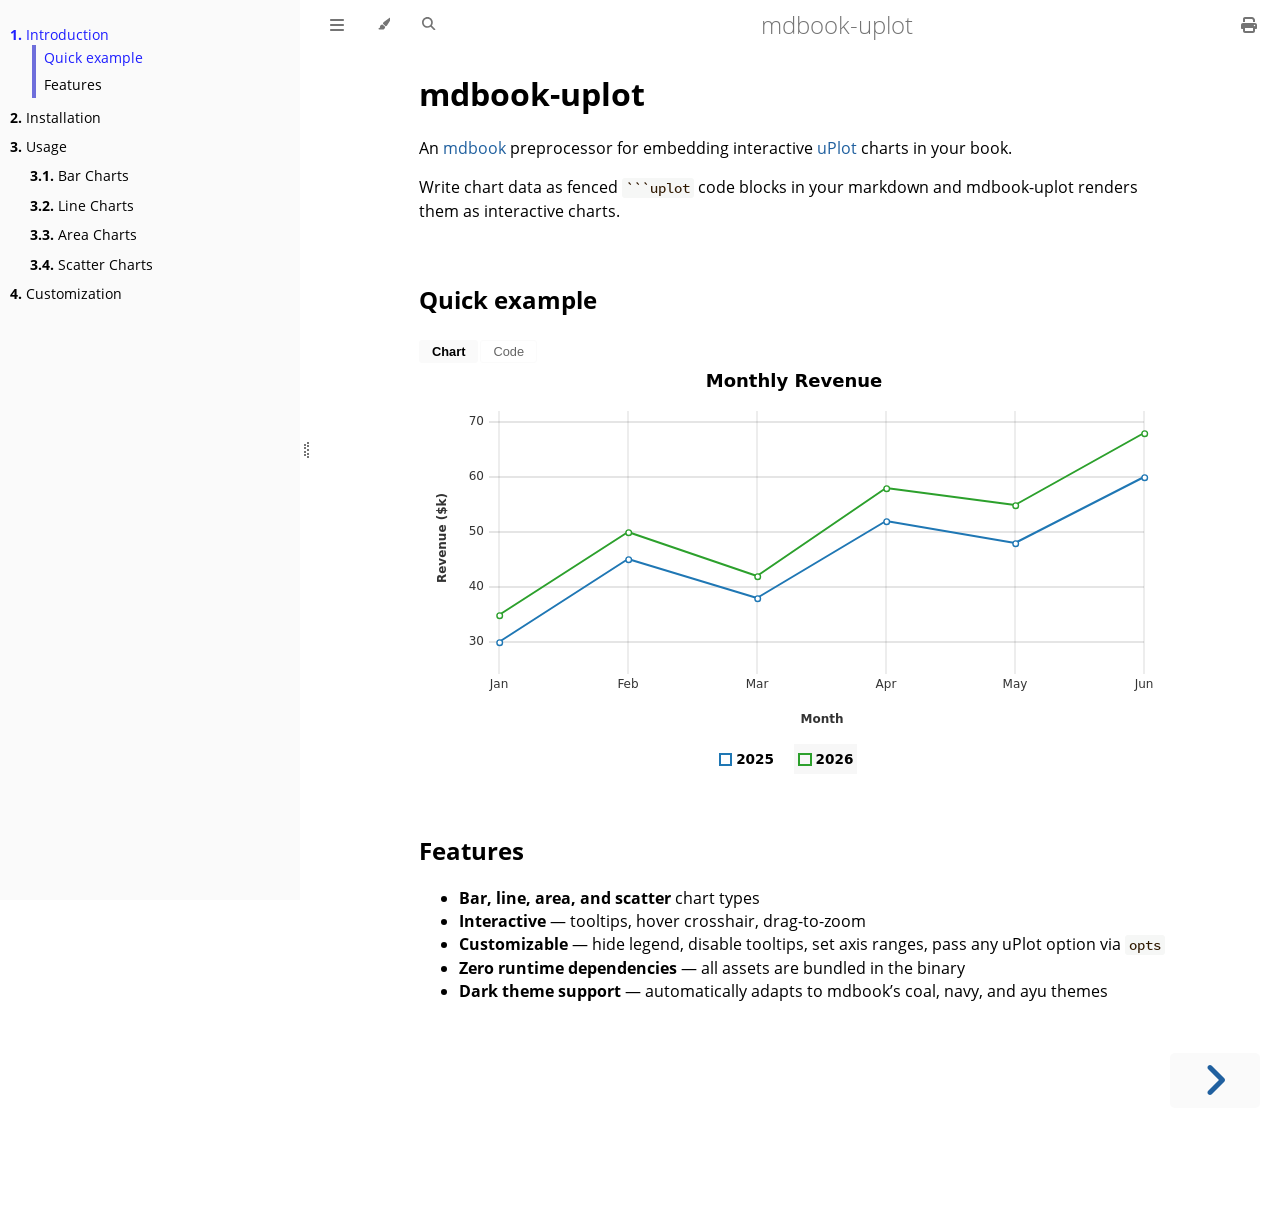
==== index.html @ 85c58a77 "Deploying to gh-pages from @ n1ght-hunter/mdbook_uplot@f380b2985c022cd58f2ecd4056267be799c10133 🚀" ====
<!DOCTYPE HTML>
<html lang="en" class="light sidebar-visible" dir="ltr">
    <head>
        <!-- Book generated using mdBook -->
        <meta charset="UTF-8">
        <title>Introduction - mdbook-uplot</title>


        <!-- Custom HTML head -->

        <meta name="description" content="">
        <meta name="viewport" content="width=device-width, initial-scale=1">
        <meta name="theme-color" content="#ffffff">

        <link rel="icon" href="favicon-de23e50b.svg">
        <link rel="shortcut icon" href="favicon-8114d1fc.png">
        <link rel="stylesheet" href="css/variables-8adf115d.css">
        <link rel="stylesheet" href="css/general-2459343d.css">
        <link rel="stylesheet" href="css/chrome-ae938929.css">
        <link rel="stylesheet" href="css/print-9e4910d8.css" media="print">

        <!-- Fonts -->
        <link rel="stylesheet" href="fonts/fonts-9644e21d.css">

        <!-- Highlight.js Stylesheets -->
        <link rel="stylesheet" id="mdbook-highlight-css" href="highlight-493f70e1.css">
        <link rel="stylesheet" id="mdbook-tomorrow-night-css" href="tomorrow-night-4c0ae647.css">
        <link rel="stylesheet" id="mdbook-ayu-highlight-css" href="ayu-highlight-3fdfc3ac.css">

        <!-- Custom theme stylesheets -->
        <link rel="stylesheet" href="assets/uplot/uplot-df630c6a.min.css">
        <link rel="stylesheet" href="assets/uplot/uplot-charts-e4c6f506.css">


        <!-- Provide site root and default themes to javascript -->
        <script>
            const path_to_root = "";
            const default_light_theme = "light";
            const default_dark_theme = "navy";
            window.path_to_searchindex_js = "searchindex-cc75be9f.js";
        </script>
        <!-- Start loading toc.js asap -->
        <script src="toc-c260689e.js"></script>
    </head>
    <body>
    <div id="mdbook-help-container">
        <div id="mdbook-help-popup">
            <h2 class="mdbook-help-title">Keyboard shortcuts</h2>
            <div>
                <p>Press <kbd>←</kbd> or <kbd>→</kbd> to navigate between chapters</p>
                <p>Press <kbd>S</kbd> or <kbd>/</kbd> to search in the book</p>
                <p>Press <kbd>?</kbd> to show this help</p>
                <p>Press <kbd>Esc</kbd> to hide this help</p>
            </div>
        </div>
    </div>
    <div id="mdbook-body-container">
        <!-- Work around some values being stored in localStorage wrapped in quotes -->
        <script>
            try {
                let theme = localStorage.getItem('mdbook-theme');
                let sidebar = localStorage.getItem('mdbook-sidebar');

                if (theme.startsWith('"') && theme.endsWith('"')) {
                    localStorage.setItem('mdbook-theme', theme.slice(1, theme.length - 1));
                }

                if (sidebar.startsWith('"') && sidebar.endsWith('"')) {
                    localStorage.setItem('mdbook-sidebar', sidebar.slice(1, sidebar.length - 1));
                }
            } catch (e) { }
        </script>

        <!-- Set the theme before any content is loaded, prevents flash -->
        <script>
            const default_theme = window.matchMedia("(prefers-color-scheme: dark)").matches ? default_dark_theme : default_light_theme;
            let theme;
            try { theme = localStorage.getItem('mdbook-theme'); } catch(e) { }
            if (theme === null || theme === undefined) { theme = default_theme; }
            const html = document.documentElement;
            html.classList.remove('light')
            html.classList.add(theme);
            html.classList.add("js");
        </script>

        <input type="checkbox" id="mdbook-sidebar-toggle-anchor" class="hidden">

        <!-- Hide / unhide sidebar before it is displayed -->
        <script>
            let sidebar = null;
            const sidebar_toggle = document.getElementById("mdbook-sidebar-toggle-anchor");
            if (document.body.clientWidth >= 1080) {
                try { sidebar = localStorage.getItem('mdbook-sidebar'); } catch(e) { }
                sidebar = sidebar || 'visible';
            } else {
                sidebar = 'hidden';
                sidebar_toggle.checked = false;
            }
            if (sidebar === 'visible') {
                sidebar_toggle.checked = true;
            } else {
                html.classList.remove('sidebar-visible');
            }
        </script>

        <nav id="mdbook-sidebar" class="sidebar" aria-label="Table of contents">
            <!-- populated by js -->
            <mdbook-sidebar-scrollbox class="sidebar-scrollbox"></mdbook-sidebar-scrollbox>
            <noscript>
                <iframe class="sidebar-iframe-outer" src="toc.html"></iframe>
            </noscript>
            <div id="mdbook-sidebar-resize-handle" class="sidebar-resize-handle">
                <div class="sidebar-resize-indicator"></div>
            </div>
        </nav>

        <div id="mdbook-page-wrapper" class="page-wrapper">

            <div class="page">
                <div id="mdbook-menu-bar-hover-placeholder"></div>
                <div id="mdbook-menu-bar" class="menu-bar sticky">
                    <div class="left-buttons">
                        <label id="mdbook-sidebar-toggle" class="icon-button" for="mdbook-sidebar-toggle-anchor" title="Toggle Table of Contents" aria-label="Toggle Table of Contents" aria-controls="mdbook-sidebar">
                            <span class=fa-svg><svg xmlns="http://www.w3.org/2000/svg" viewBox="0 0 448 512"><!--! Font Awesome Free 6.2.0 by @fontawesome - https://fontawesome.com License - https://fontawesome.com/license/free (Icons: CC BY 4.0, Fonts: SIL OFL 1.1, Code: MIT License) Copyright 2022 Fonticons, Inc. --><path d="M0 96C0 78.3 14.3 64 32 64H416c17.7 0 32 14.3 32 32s-14.3 32-32 32H32C14.3 128 0 113.7 0 96zM0 256c0-17.7 14.3-32 32-32H416c17.7 0 32 14.3 32 32s-14.3 32-32 32H32c-17.7 0-32-14.3-32-32zM448 416c0 17.7-14.3 32-32 32H32c-17.7 0-32-14.3-32-32s14.3-32 32-32H416c17.7 0 32 14.3 32 32z"/></svg></span>
                        </label>
                        <button id="mdbook-theme-toggle" class="icon-button" type="button" title="Change theme" aria-label="Change theme" aria-haspopup="true" aria-expanded="false" aria-controls="mdbook-theme-list">
                            <span class=fa-svg><svg xmlns="http://www.w3.org/2000/svg" viewBox="0 0 576 512"><!--! Font Awesome Free 6.2.0 by @fontawesome - https://fontawesome.com License - https://fontawesome.com/license/free (Icons: CC BY 4.0, Fonts: SIL OFL 1.1, Code: MIT License) Copyright 2022 Fonticons, Inc. --><path d="M371.3 367.1c27.3-3.9 51.9-19.4 67.2-42.9L600.2 74.1c12.6-19.5 9.4-45.3-7.6-61.2S549.7-4.4 531.1 9.6L294.4 187.2c-24 18-38.2 46.1-38.4 76.1L371.3 367.1zm-19.6 25.4l-116-104.4C175.9 290.3 128 339.6 128 400c0 3.9 .2 7.8 .6 11.6c1.8 17.5-10.2 36.4-27.8 36.4H96c-17.7 0-32 14.3-32 32s14.3 32 32 32H240c61.9 0 112-50.1 112-112c0-2.5-.1-5-.2-7.5z"/></svg></span>
                        </button>
                        <ul id="mdbook-theme-list" class="theme-popup" aria-label="Themes" role="menu">
                            <li role="none"><button role="menuitem" class="theme" id="mdbook-theme-default_theme">Auto</button></li>
                            <li role="none"><button role="menuitem" class="theme" id="mdbook-theme-light">Light</button></li>
                            <li role="none"><button role="menuitem" class="theme" id="mdbook-theme-rust">Rust</button></li>
                            <li role="none"><button role="menuitem" class="theme" id="mdbook-theme-coal">Coal</button></li>
                            <li role="none"><button role="menuitem" class="theme" id="mdbook-theme-navy">Navy</button></li>
                            <li role="none"><button role="menuitem" class="theme" id="mdbook-theme-ayu">Ayu</button></li>
                        </ul>
                        <button id="mdbook-search-toggle" class="icon-button" type="button" title="Search (`/`)" aria-label="Toggle Searchbar" aria-expanded="false" aria-keyshortcuts="/ s" aria-controls="mdbook-searchbar">
                            <span class=fa-svg><svg xmlns="http://www.w3.org/2000/svg" viewBox="0 0 512 512"><!--! Font Awesome Free 6.2.0 by @fontawesome - https://fontawesome.com License - https://fontawesome.com/license/free (Icons: CC BY 4.0, Fonts: SIL OFL 1.1, Code: MIT License) Copyright 2022 Fonticons, Inc. --><path d="M416 208c0 45.9-14.9 88.3-40 122.7L502.6 457.4c12.5 12.5 12.5 32.8 0 45.3s-32.8 12.5-45.3 0L330.7 376c-34.4 25.2-76.8 40-122.7 40C93.1 416 0 322.9 0 208S93.1 0 208 0S416 93.1 416 208zM208 352c79.5 0 144-64.5 144-144s-64.5-144-144-144S64 128.5 64 208s64.5 144 144 144z"/></svg></span>
                        </button>
                    </div>

                    <h1 class="menu-title">mdbook-uplot</h1>

                    <div class="right-buttons">
                        <a href="print.html" title="Print this book" aria-label="Print this book">
                            <span class=fa-svg id="print-button"><svg xmlns="http://www.w3.org/2000/svg" viewBox="0 0 512 512"><!--! Font Awesome Free 6.2.0 by @fontawesome - https://fontawesome.com License - https://fontawesome.com/license/free (Icons: CC BY 4.0, Fonts: SIL OFL 1.1, Code: MIT License) Copyright 2022 Fonticons, Inc. --><path d="M128 0C92.7 0 64 28.7 64 64v96h64V64H354.7L384 93.3V160h64V93.3c0-17-6.7-33.3-18.7-45.3L400 18.7C388 6.7 371.7 0 354.7 0H128zM384 352v32 64H128V384 368 352H384zm64 32h32c17.7 0 32-14.3 32-32V256c0-35.3-28.7-64-64-64H64c-35.3 0-64 28.7-64 64v96c0 17.7 14.3 32 32 32H64v64c0 35.3 28.7 64 64 64H384c35.3 0 64-28.7 64-64V384zm-16-88c-13.3 0-24-10.7-24-24s10.7-24 24-24s24 10.7 24 24s-10.7 24-24 24z"/></svg></span>
                        </a>

                    </div>
                </div>

                <div id="mdbook-search-wrapper" class="hidden">
                    <form id="mdbook-searchbar-outer" class="searchbar-outer">
                        <div class="search-wrapper">
                            <input type="search" id="mdbook-searchbar" name="searchbar" placeholder="Search this book ..." aria-controls="mdbook-searchresults-outer" aria-describedby="searchresults-header">
                            <div class="spinner-wrapper">
                                <span class=fa-svg id="fa-spin"><svg xmlns="http://www.w3.org/2000/svg" viewBox="0 0 512 512"><!--! Font Awesome Free 6.2.0 by @fontawesome - https://fontawesome.com License - https://fontawesome.com/license/free (Icons: CC BY 4.0, Fonts: SIL OFL 1.1, Code: MIT License) Copyright 2022 Fonticons, Inc. --><path d="M304 48c0-26.5-21.5-48-48-48s-48 21.5-48 48s21.5 48 48 48s48-21.5 48-48zm0 416c0-26.5-21.5-48-48-48s-48 21.5-48 48s21.5 48 48 48s48-21.5 48-48zM48 304c26.5 0 48-21.5 48-48s-21.5-48-48-48s-48 21.5-48 48s21.5 48 48 48zm464-48c0-26.5-21.5-48-48-48s-48 21.5-48 48s21.5 48 48 48s48-21.5 48-48zM142.9 437c18.7-18.7 18.7-49.1 0-67.9s-49.1-18.7-67.9 0s-18.7 49.1 0 67.9s49.1 18.7 67.9 0zm0-294.2c18.7-18.7 18.7-49.1 0-67.9S93.7 56.2 75 75s-18.7 49.1 0 67.9s49.1 18.7 67.9 0zM369.1 437c18.7 18.7 49.1 18.7 67.9 0s18.7-49.1 0-67.9s-49.1-18.7-67.9 0s-18.7 49.1 0 67.9z"/></svg></span>
                            </div>
                        </div>
                    </form>
                    <div id="mdbook-searchresults-outer" class="searchresults-outer hidden">
                        <div id="mdbook-searchresults-header" class="searchresults-header"></div>
                        <ul id="mdbook-searchresults">
                        </ul>
                    </div>
                </div>

                <!-- Apply ARIA attributes after the sidebar and the sidebar toggle button are added to the DOM -->
                <script>
                    document.getElementById('mdbook-sidebar-toggle').setAttribute('aria-expanded', sidebar === 'visible');
                    document.getElementById('mdbook-sidebar').setAttribute('aria-hidden', sidebar !== 'visible');
                    Array.from(document.querySelectorAll('#mdbook-sidebar a')).forEach(function(link) {
                        link.setAttribute('tabIndex', sidebar === 'visible' ? 0 : -1);
                    });
                </script>

                <div id="mdbook-content" class="content">
                    <main>
                        <h1 id="mdbook-uplot"><a class="header" href="#mdbook-uplot">mdbook-uplot</a></h1>
<p>An <a href="https://rust-lang.github.io/mdBook/">mdbook</a> preprocessor for embedding interactive <a href="https://github.com/leeoniya/uPlot">uPlot</a> charts in your book.</p>
<p>Write chart data as fenced <code>```uplot</code> code blocks in your markdown and mdbook-uplot renders them as interactive charts.</p>
<h2 id="quick-example"><a class="header" href="#quick-example">Quick example</a></h2>
<div class="uplot-chart"><script type="application/json" class="uplot-data">{
  "type": "line",
  "title": "Monthly Revenue",
  "labels": ["Jan", "Feb", "Mar", "Apr", "May", "Jun"],
  "datasets": [
    { "label": "2025", "data": [30, 45, 38, 52, 48, 60], "color": "#1f77b4" },
    { "label": "2026", "data": [35, 50, 42, 58, 55, 68], "color": "#2ca02c" }
  ],
  "axes": { "x": "Month", "y": "Revenue ($k)" }
}
</script></div>

<h2 id="features"><a class="header" href="#features">Features</a></h2>
<ul>
<li><strong>Bar, line, area, and scatter</strong> chart types</li>
<li><strong>Interactive</strong> — tooltips, hover crosshair, drag-to-zoom</li>
<li><strong>Customizable</strong> — hide legend, disable tooltips, set axis ranges, pass any uPlot option via <code>opts</code></li>
<li><strong>Zero runtime dependencies</strong> — all assets are bundled in the binary</li>
<li><strong>Dark theme support</strong> — automatically adapts to mdbook’s coal, navy, and ayu themes</li>
</ul>

                    </main>

                    <nav class="nav-wrapper" aria-label="Page navigation">
                        <!-- Mobile navigation buttons -->

                            <a rel="next prefetch" href="installation.html" class="mobile-nav-chapters next" title="Next chapter" aria-label="Next chapter" aria-keyshortcuts="Right">
                                <span class=fa-svg><svg xmlns="http://www.w3.org/2000/svg" viewBox="0 0 320 512"><!--! Font Awesome Free 6.2.0 by @fontawesome - https://fontawesome.com License - https://fontawesome.com/license/free (Icons: CC BY 4.0, Fonts: SIL OFL 1.1, Code: MIT License) Copyright 2022 Fonticons, Inc. --><path d="M278.6 233.4c12.5 12.5 12.5 32.8 0 45.3l-160 160c-12.5 12.5-32.8 12.5-45.3 0s-12.5-32.8 0-45.3L210.7 256 73.4 118.6c-12.5-12.5-12.5-32.8 0-45.3s32.8-12.5 45.3 0l160 160z"/></svg></span>
                            </a>

                        <div style="clear: both"></div>
                    </nav>
                </div>
            </div>

            <nav class="nav-wide-wrapper" aria-label="Page navigation">

                    <a rel="next prefetch" href="installation.html" class="nav-chapters next" title="Next chapter" aria-label="Next chapter" aria-keyshortcuts="Right">
                        <span class=fa-svg><svg xmlns="http://www.w3.org/2000/svg" viewBox="0 0 320 512"><!--! Font Awesome Free 6.2.0 by @fontawesome - https://fontawesome.com License - https://fontawesome.com/license/free (Icons: CC BY 4.0, Fonts: SIL OFL 1.1, Code: MIT License) Copyright 2022 Fonticons, Inc. --><path d="M278.6 233.4c12.5 12.5 12.5 32.8 0 45.3l-160 160c-12.5 12.5-32.8 12.5-45.3 0s-12.5-32.8 0-45.3L210.7 256 73.4 118.6c-12.5-12.5-12.5-32.8 0-45.3s32.8-12.5 45.3 0l160 160z"/></svg></span>
                    </a>
            </nav>

        </div>

        <template id=fa-eye><span class=fa-svg><svg xmlns="http://www.w3.org/2000/svg" viewBox="0 0 576 512"><!--! Font Awesome Free 6.2.0 by @fontawesome - https://fontawesome.com License - https://fontawesome.com/license/free (Icons: CC BY 4.0, Fonts: SIL OFL 1.1, Code: MIT License) Copyright 2022 Fonticons, Inc. --><path d="M288 32c-80.8 0-145.5 36.8-192.6 80.6C48.6 156 17.3 208 2.5 243.7c-3.3 7.9-3.3 16.7 0 24.6C17.3 304 48.6 356 95.4 399.4C142.5 443.2 207.2 480 288 480s145.5-36.8 192.6-80.6c46.8-43.5 78.1-95.4 93-131.1c3.3-7.9 3.3-16.7 0-24.6c-14.9-35.7-46.2-87.7-93-131.1C433.5 68.8 368.8 32 288 32zM432 256c0 79.5-64.5 144-144 144s-144-64.5-144-144s64.5-144 144-144s144 64.5 144 144zM288 192c0 35.3-28.7 64-64 64c-11.5 0-22.3-3-31.6-8.4c-.2 2.8-.4 5.5-.4 8.4c0 53 43 96 96 96s96-43 96-96s-43-96-96-96c-2.8 0-5.6 .1-8.4 .4c5.3 9.3 8.4 20.1 8.4 31.6z"/></svg></span></template>
        <template id=fa-eye-slash><span class=fa-svg><svg xmlns="http://www.w3.org/2000/svg" viewBox="0 0 640 512"><!--! Font Awesome Free 6.2.0 by @fontawesome - https://fontawesome.com License - https://fontawesome.com/license/free (Icons: CC BY 4.0, Fonts: SIL OFL 1.1, Code: MIT License) Copyright 2022 Fonticons, Inc. --><path d="M38.8 5.1C28.4-3.1 13.3-1.2 5.1 9.2S-1.2 34.7 9.2 42.9l592 464c10.4 8.2 25.5 6.3 33.7-4.1s6.3-25.5-4.1-33.7L525.6 386.7c39.6-40.6 66.4-86.1 79.9-118.4c3.3-7.9 3.3-16.7 0-24.6c-14.9-35.7-46.2-87.7-93-131.1C465.5 68.8 400.8 32 320 32c-68.2 0-125 26.3-169.3 60.8L38.8 5.1zM223.1 149.5C248.6 126.2 282.7 112 320 112c79.5 0 144 64.5 144 144c0 24.9-6.3 48.3-17.4 68.7L408 294.5c5.2-11.8 8-24.8 8-38.5c0-53-43-96-96-96c-2.8 0-5.6 .1-8.4 .4c5.3 9.3 8.4 20.1 8.4 31.6c0 10.2-2.4 19.8-6.6 28.3l-90.3-70.8zm223.1 298L373 389.9c-16.4 6.5-34.3 10.1-53 10.1c-79.5 0-144-64.5-144-144c0-6.9 .5-13.6 1.4-20.2L83.1 161.5C60.3 191.2 44 220.8 34.5 243.7c-3.3 7.9-3.3 16.7 0 24.6c14.9 35.7 46.2 87.7 93 131.1C174.5 443.2 239.2 480 320 480c47.8 0 89.9-12.9 126.2-32.5z"/></svg></span></template>
        <template id=fa-copy><span class=fa-svg><svg xmlns="http://www.w3.org/2000/svg" viewBox="0 0 512 512"><!--! Font Awesome Free 6.2.0 by @fontawesome - https://fontawesome.com License - https://fontawesome.com/license/free (Icons: CC BY 4.0, Fonts: SIL OFL 1.1, Code: MIT License) Copyright 2022 Fonticons, Inc. --><path d="M502.6 70.63l-61.25-61.25C435.4 3.371 427.2 0 418.7 0H255.1c-35.35 0-64 28.66-64 64l.0195 256C192 355.4 220.7 384 256 384h192c35.2 0 64-28.8 64-64V93.25C512 84.77 508.6 76.63 502.6 70.63zM464 320c0 8.836-7.164 16-16 16H255.1c-8.838 0-16-7.164-16-16L239.1 64.13c0-8.836 7.164-16 16-16h128L384 96c0 17.67 14.33 32 32 32h47.1V320zM272 448c0 8.836-7.164 16-16 16H63.1c-8.838 0-16-7.164-16-16L47.98 192.1c0-8.836 7.164-16 16-16H160V128H63.99c-35.35 0-64 28.65-64 64l.0098 256C.002 483.3 28.66 512 64 512h192c35.2 0 64-28.8 64-64v-32h-47.1L272 448z"/></svg></span></template>
        <template id=fa-play><span class=fa-svg><svg xmlns="http://www.w3.org/2000/svg" viewBox="0 0 384 512"><!--! Font Awesome Free 6.2.0 by @fontawesome - https://fontawesome.com License - https://fontawesome.com/license/free (Icons: CC BY 4.0, Fonts: SIL OFL 1.1, Code: MIT License) Copyright 2022 Fonticons, Inc. --><path d="M73 39c-14.8-9.1-33.4-9.4-48.5-.9S0 62.6 0 80V432c0 17.4 9.4 33.4 24.5 41.9s33.7 8.1 48.5-.9L361 297c14.3-8.7 23-24.2 23-41s-8.7-32.2-23-41L73 39z"/></svg></span></template>
        <template id=fa-clock-rotate-left><span class=fa-svg><svg xmlns="http://www.w3.org/2000/svg" viewBox="0 0 512 512"><!--! Font Awesome Free 6.2.0 by @fontawesome - https://fontawesome.com License - https://fontawesome.com/license/free (Icons: CC BY 4.0, Fonts: SIL OFL 1.1, Code: MIT License) Copyright 2022 Fonticons, Inc. --><path d="M75 75L41 41C25.9 25.9 0 36.6 0 57.9V168c0 13.3 10.7 24 24 24H134.1c21.4 0 32.1-25.9 17-41l-30.8-30.8C155 85.5 203 64 256 64c106 0 192 86 192 192s-86 192-192 192c-40.8 0-78.6-12.7-109.7-34.4c-14.5-10.1-34.4-6.6-44.6 7.9s-6.6 34.4 7.9 44.6C151.2 495 201.7 512 256 512c141.4 0 256-114.6 256-256S397.4 0 256 0C185.3 0 121.3 28.7 75 75zm181 53c-13.3 0-24 10.7-24 24V256c0 6.4 2.5 12.5 7 17l72 72c9.4 9.4 24.6 9.4 33.9 0s9.4-24.6 0-33.9l-65-65V152c0-13.3-10.7-24-24-24z"/></svg></span></template>



        <script>
            window.playground_copyable = true;
        </script>


        <script src="elasticlunr-ef4e11c1.min.js"></script>
        <script src="mark-09e88c2c.min.js"></script>
        <script src="searcher-c2a407aa.js"></script>

        <script src="clipboard-1626706a.min.js"></script>
        <script src="highlight-abc7f01d.js"></script>
        <script src="book-a0b12cfe.js"></script>

        <!-- Custom JS scripts -->
        <script src="assets/uplot/uplot-19c8d4c6.min.js"></script>
        <script src="assets/uplot/uplot-bars-e87c9b6f.js"></script>
        <script src="assets/uplot/uplot-init-e964ccf8.js"></script>



    </div>
    </body>
</html>
---- css/variables-8adf115d.css ----
/* Globals */

:root {
    --sidebar-target-width: 300px;
    --sidebar-width: min(var(--sidebar-target-width), 80vw);
    --sidebar-resize-indicator-width: 8px;
    --sidebar-resize-indicator-space: 2px;
    --page-padding: 15px;
    --content-max-width: 750px;
    --menu-bar-height: 50px;
    --mono-font: "Source Code Pro", Consolas, "Ubuntu Mono", Menlo, "DejaVu Sans Mono", monospace, monospace;
    --code-font-size: 0.875em; /* please adjust the ace font size accordingly in editor.js */
    --searchbar-margin-block-start: 5px;
}

/* Themes */

.ayu {
    --bg: hsl(210, 25%, 8%);
    --fg: #c5c5c5;

    --sidebar-bg: #14191f;
    --sidebar-fg: #c8c9db;
    --sidebar-non-existant: #5c6773;
    --sidebar-active: #ffb454;
    --sidebar-spacer: #2d334f;

    --scrollbar: var(--sidebar-fg);

    --icons: #737480;
    --icons-hover: #b7b9cc;

    --links: #0096cf;

    --inline-code-color: #ffb454;

    --theme-popup-bg: #14191f;
    --theme-popup-border: #5c6773;
    --theme-hover: #191f26;

    --quote-bg: hsl(226, 15%, 17%);
    --quote-border: hsl(226, 15%, 22%);

    --warning-border: #ff8e00;

    --table-border-color: hsl(210, 25%, 13%);
    --table-header-bg: hsl(210, 25%, 28%);
    --table-alternate-bg: hsl(210, 25%, 11%);

    --searchbar-border-color: #848484;
    --searchbar-bg: #424242;
    --searchbar-fg: #fff;
    --searchbar-shadow-color: #d4c89f;
    --searchresults-header-fg: #666;
    --searchresults-border-color: #888;
    --searchresults-li-bg: #252932;
    --search-mark-bg: #e3b171;

    --color-scheme: dark;

    /* Same as `--icons` */
    --copy-button-filter: invert(45%) sepia(6%) saturate(621%) hue-rotate(198deg) brightness(99%) contrast(85%);
    /* Same as `--sidebar-active` */
    --copy-button-filter-hover: invert(68%) sepia(55%) saturate(531%) hue-rotate(341deg) brightness(104%) contrast(101%);

    --footnote-highlight: #2668a6;

    --overlay-bg: rgba(33, 40, 48, 0.4);

    --blockquote-note-color: #74b9ff;
    --blockquote-tip-color: #09ca09;
    --blockquote-important-color: #d3abff;
    --blockquote-warning-color: #f0b72f;
    --blockquote-caution-color: #f21424;

    --sidebar-header-border-color: #c18639;
}

.coal {
    --bg: hsl(200, 7%, 8%);
    --fg: #98a3ad;

    --sidebar-bg: #292c2f;
    --sidebar-fg: #a1adb8;
    --sidebar-non-existant: #505254;
    --sidebar-active: #3473ad;
    --sidebar-spacer: #393939;

    --scrollbar: var(--sidebar-fg);

    --icons: #43484d;
    --icons-hover: #b3c0cc;

    --links: #2b79a2;

    --inline-code-color: #c5c8c6;

    --theme-popup-bg: #141617;
    --theme-popup-border: #43484d;
    --theme-hover: #1f2124;

    --quote-bg: hsl(234, 21%, 18%);
    --quote-border: hsl(234, 21%, 23%);

    --warning-border: #ff8e00;

    --table-border-color: hsl(200, 7%, 13%);
    --table-header-bg: hsl(200, 7%, 28%);
    --table-alternate-bg: hsl(200, 7%, 11%);

    --searchbar-border-color: #aaa;
    --searchbar-bg: #b7b7b7;
    --searchbar-fg: #000;
    --searchbar-shadow-color: #aaa;
    --searchresults-header-fg: #666;
    --searchresults-border-color: #98a3ad;
    --searchresults-li-bg: #2b2b2f;
    --search-mark-bg: #355c7d;

    --color-scheme: dark;

    /* Same as `--icons` */
    --copy-button-filter: invert(26%) sepia(8%) saturate(575%) hue-rotate(169deg) brightness(87%) contrast(82%);
    /* Same as `--sidebar-active` */
    --copy-button-filter-hover: invert(36%) sepia(70%) saturate(503%) hue-rotate(167deg) brightness(98%) contrast(89%);

    --footnote-highlight: #4079ae;

    --overlay-bg: rgba(33, 40, 48, 0.4);

    --blockquote-note-color: #4493f8;
    --blockquote-tip-color: #08ae08;
    --blockquote-important-color: #ab7df8;
    --blockquote-warning-color: #d29922;
    --blockquote-caution-color: #d91b29;

    --sidebar-header-border-color: #3473ad;
}

.light, html:not(.js) {
    --bg: hsl(0, 0%, 100%);
    --fg: hsl(0, 0%, 0%);

    --sidebar-bg: #fafafa;
    --sidebar-fg: hsl(0, 0%, 0%);
    --sidebar-non-existant: #aaaaaa;
    --sidebar-active: #1f1fff;
    --sidebar-spacer: #f4f4f4;

    --scrollbar: #8F8F8F;

    --icons: #747474;
    --icons-hover: #000000;

    --links: #20609f;

    --inline-code-color: #301900;

    --theme-popup-bg: #fafafa;
    --theme-popup-border: #cccccc;
    --theme-hover: #e6e6e6;

    --quote-bg: hsl(197, 37%, 96%);
    --quote-border: hsl(197, 37%, 91%);

    --warning-border: #ff8e00;

    --table-border-color: hsl(0, 0%, 95%);
    --table-header-bg: hsl(0, 0%, 80%);
    --table-alternate-bg: hsl(0, 0%, 97%);

    --searchbar-border-color: #aaa;
    --searchbar-bg: #fafafa;
    --searchbar-fg: #000;
    --searchbar-shadow-color: #aaa;
    --searchresults-header-fg: #666;
    --searchresults-border-color: #888;
    --searchresults-li-bg: #e4f2fe;
    --search-mark-bg: #a2cff5;

    --color-scheme: light;

    /* Same as `--icons` */
    --copy-button-filter: invert(45.49%);
    /* Same as `--sidebar-active` */
    --copy-button-filter-hover: invert(14%) sepia(93%) saturate(4250%) hue-rotate(243deg) brightness(99%) contrast(130%);

    --footnote-highlight: #7e7eff;

    --overlay-bg: rgba(200, 200, 205, 0.4);

    --blockquote-note-color: #0969da;
    --blockquote-tip-color: #008000;
    --blockquote-important-color: #8250df;
    --blockquote-warning-color: #9a6700;
    --blockquote-caution-color: #b52731;

    --sidebar-header-border-color: #6e6edb;
}

.navy {
    --bg: hsl(226, 23%, 11%);
    --fg: #bcbdd0;

    --sidebar-bg: #282d3f;
    --sidebar-fg: #c8c9db;
    --sidebar-non-existant: #505274;
    --sidebar-active: #2b79a2;
    --sidebar-spacer: #2d334f;

    --scrollbar: var(--sidebar-fg);

    --icons: #737480;
    --icons-hover: #b7b9cc;

    --links: #2b79a2;

    --inline-code-color: #c5c8c6;

    --theme-popup-bg: #161923;
    --theme-popup-border: #737480;
    --theme-hover: #282e40;

    --quote-bg: hsl(226, 15%, 17%);
    --quote-border: hsl(226, 15%, 22%);

    --warning-border: #ff8e00;

    --table-border-color: hsl(226, 23%, 16%);
    --table-header-bg: hsl(226, 23%, 31%);
    --table-alternate-bg: hsl(226, 23%, 14%);

    --searchbar-border-color: #aaa;
    --searchbar-bg: #aeaec6;
    --searchbar-fg: #000;
    --searchbar-shadow-color: #aaa;
    --searchresults-header-fg: #5f5f71;
    --searchresults-border-color: #5c5c68;
    --searchresults-li-bg: #242430;
    --search-mark-bg: #a2cff5;

    --color-scheme: dark;

    /* Same as `--icons` */
    --copy-button-filter: invert(51%) sepia(10%) saturate(393%) hue-rotate(198deg) brightness(86%) contrast(87%);
    /* Same as `--sidebar-active` */
    --copy-button-filter-hover: invert(46%) sepia(20%) saturate(1537%) hue-rotate(156deg) brightness(85%) contrast(90%);

    --footnote-highlight: #4079ae;

    --overlay-bg: rgba(33, 40, 48, 0.4);

    --blockquote-note-color: #4493f8;
    --blockquote-tip-color: #09ca09;
    --blockquote-important-color: #ab7df8;
    --blockquote-warning-color: #d29922;
    --blockquote-caution-color: #f21424;

    --sidebar-header-border-color: #2f6ab5;
}

.rust {
    --bg: hsl(60, 9%, 87%);
    --fg: #262625;

    --sidebar-bg: #3b2e2a;
    --sidebar-fg: #c8c9db;
    --sidebar-non-existant: #505254;
    --sidebar-active: #e69f67;
    --sidebar-spacer: #45373a;

    --scrollbar: var(--sidebar-fg);

    --icons: #737480;
    --icons-hover: #262625;

    --links: #2b79a2;

    --inline-code-color: #6e6b5e;

    --theme-popup-bg: #e1e1db;
    --theme-popup-border: #b38f6b;
    --theme-hover: #99908a;

    --quote-bg: hsl(60, 5%, 75%);
    --quote-border: hsl(60, 5%, 70%);

    --warning-border: #ff8e00;

    --table-border-color: hsl(60, 9%, 82%);
    --table-header-bg: #b3a497;
    --table-alternate-bg: hsl(60, 9%, 84%);

    --searchbar-border-color: #aaa;
    --searchbar-bg: #fafafa;
    --searchbar-fg: #000;
    --searchbar-shadow-color: #aaa;
    --searchresults-header-fg: #666;
    --searchresults-border-color: #888;
    --searchresults-li-bg: #dec2a2;
    --search-mark-bg: #e69f67;

    /* Same as `--icons` */
    --copy-button-filter: invert(51%) sepia(10%) saturate(393%) hue-rotate(198deg) brightness(86%) contrast(87%);
    /* Same as `--sidebar-active` */
    --copy-button-filter-hover: invert(77%) sepia(16%) saturate(1798%) hue-rotate(328deg) brightness(98%) contrast(83%);

    --footnote-highlight: #d3a17a;

    --overlay-bg: rgba(150, 150, 150, 0.25);

    --blockquote-note-color: #023b95;
    --blockquote-tip-color: #007700;
    --blockquote-important-color: #8250df;
    --blockquote-warning-color: #603700;
    --blockquote-caution-color: #aa1721;

    --sidebar-header-border-color: #8c391f;
}

@media (prefers-color-scheme: dark) {
    html:not(.js) {
        --bg: hsl(200, 7%, 8%);
        --fg: #98a3ad;

        --sidebar-bg: #292c2f;
        --sidebar-fg: #a1adb8;
        --sidebar-non-existant: #505254;
        --sidebar-active: #3473ad;
        --sidebar-spacer: #393939;

        --scrollbar: var(--sidebar-fg);

        --icons: #43484d;
        --icons-hover: #b3c0cc;

        --links: #2b79a2;

        --inline-code-color: #c5c8c6;

        --theme-popup-bg: #141617;
        --theme-popup-border: #43484d;
        --theme-hover: #1f2124;

        --quote-bg: hsl(234, 21%, 18%);
        --quote-border: hsl(234, 21%, 23%);

        --warning-border: #ff8e00;

        --table-border-color: hsl(200, 7%, 13%);
        --table-header-bg: hsl(200, 7%, 28%);
        --table-alternate-bg: hsl(200, 7%, 11%);

        --searchbar-border-color: #aaa;
        --searchbar-bg: #b7b7b7;
        --searchbar-fg: #000;
        --searchbar-shadow-color: #aaa;
        --searchresults-header-fg: #666;
        --searchresults-border-color: #98a3ad;
        --searchresults-li-bg: #2b2b2f;
        --search-mark-bg: #355c7d;

        --color-scheme: dark;

        /* Same as `--icons` */
        --copy-button-filter: invert(26%) sepia(8%) saturate(575%) hue-rotate(169deg) brightness(87%) contrast(82%);
        /* Same as `--sidebar-active` */
        --copy-button-filter-hover: invert(36%) sepia(70%) saturate(503%) hue-rotate(167deg) brightness(98%) contrast(89%);

        --footnote-highlight: #4079ae;

        --overlay-bg: rgba(33, 40, 48, 0.4);

        --blockquote-note-color: #4493f8;
        --blockquote-tip-color: #08ae08;
        --blockquote-important-color: #ab7df8;
        --blockquote-warning-color: #d29922;
        --blockquote-caution-color: #d91b29;

        --sidebar-header-border-color: #3473ad;
    }
}
---- css/general-2459343d.css ----
/* Base styles and content styles */

:root {
    /* Browser default font-size is 16px, this way 1 rem = 10px */
    font-size: 62.5%;
    color-scheme: var(--color-scheme);
}

html {
    font-family: "Open Sans", sans-serif;
    color: var(--fg);
    background-color: var(--bg);
    text-size-adjust: none;
    -webkit-text-size-adjust: none;
}

body {
    margin: 0;
    font-size: 1.6rem;
    overflow-x: hidden;
}

code {
    font-family: var(--mono-font) !important;
    font-size: var(--code-font-size);
    direction: ltr !important;
}

/* make long words/inline code not x overflow */
main {
    overflow-wrap: break-word;
}

/* make wide tables scroll if they overflow */
.table-wrapper {
    overflow-x: auto;
}

/* Don't change font size in headers. */
h1 code, h2 code, h3 code, h4 code, h5 code, h6 code {
    font-size: unset;
}

.left { float: left; }
.right { float: right; }
.boring { opacity: 0.6; }
.hide-boring .boring { display: none; }
.hidden { display: none !important; }

h2, h3 { margin-block-start: 2.5em; }
h4, h5 { margin-block-start: 2em; }

.header + .header h3,
.header + .header h4,
.header + .header h5 {
    margin-block-start: 1em;
}

h1:target::before,
h2:target::before,
h3:target::before,
h4:target::before,
h5:target::before,
h6:target::before,
dt:target::before {
    display: inline-block;
    content: "»";
    margin-inline-start: -30px;
    width: 30px;
}

/* This is broken on Safari as of version 14, but is fixed
   in Safari Technology Preview 117 which I think will be Safari 14.2.
   https://bugs.webkit.org/show_bug.cgi?id=218076
*/
:target {
    /* Safari does not support logical properties */
    scroll-margin-top: calc(var(--menu-bar-height) + 0.5em);
}

.page {
    outline: 0;
    padding: 0 var(--page-padding);
    margin-block-start: calc(0px - var(--menu-bar-height)); /* Compensate for the #mdbook-menu-bar-hover-placeholder */
}
.page-wrapper {
    box-sizing: border-box;
    background-color: var(--bg);
}
html:not(.js) .page-wrapper,
.js:not(.sidebar-resizing) .page-wrapper {
    transition: margin-left 0.3s ease, transform 0.3s ease; /* Animation: slide away */
}
[dir=rtl]:not(.js) .page-wrapper,
[dir=rtl].js:not(.sidebar-resizing) .page-wrapper {
    transition: margin-right 0.3s ease, transform 0.3s ease; /* Animation: slide away */
}

.content {
    overflow-y: auto;
    padding: 0 5px 50px 5px;
}
.content main {
    margin-inline-start: auto;
    margin-inline-end: auto;
    max-width: var(--content-max-width);
}
.content p { line-height: 1.45em; }
.content ol { line-height: 1.45em; }
.content ul { line-height: 1.45em; }
.content a { text-decoration: none; }
.content a:hover { text-decoration: underline; }
.content img, .content video { max-width: 100%; }
.content .header:link,
.content .header:visited {
    color: var(--fg);
}
.content .header:link,
.content .header:visited:hover {
    text-decoration: none;
}

table {
    margin: 0 auto;
    border-collapse: collapse;
}
table td {
    padding: 3px 20px;
    border: 1px var(--table-border-color) solid;
}
table thead {
    background: var(--table-header-bg);
}
table thead td {
    font-weight: 700;
    border: none;
}
table thead th {
    padding: 3px 20px;
}
table thead tr {
    border: 1px var(--table-header-bg) solid;
}
/* Alternate background colors for rows */
table tbody tr:nth-child(2n) {
    background: var(--table-alternate-bg);
}


blockquote {
    margin: 20px 0;
    padding: 0 20px;
    color: var(--fg);
    background-color: var(--quote-bg);
    border-block-start: .1em solid var(--quote-border);
    border-block-end: .1em solid var(--quote-border);
}

/* TODO: Remove .warning in a future version of mdbook, it is replaced by
blockquote tags. */
.warning {
    margin: 20px;
    padding: 0 20px;
    border-inline-start: 2px solid var(--warning-border);
}

.warning:before {
    position: absolute;
    width: 3rem;
    height: 3rem;
    margin-inline-start: calc(-1.5rem - 21px);
    content: "ⓘ";
    text-align: center;
    background-color: var(--bg);
    color: var(--warning-border);
    font-weight: bold;
    font-size: 2rem;
}

blockquote .warning:before {
    background-color: var(--quote-bg);
}

kbd {
    background-color: var(--table-border-color);
    border-radius: 4px;
    border: solid 1px var(--theme-popup-border);
    box-shadow: inset 0 -1px 0 var(--theme-hover);
    display: inline-block;
    font-size: var(--code-font-size);
    font-family: var(--mono-font);
    line-height: 10px;
    padding: 4px 5px;
    vertical-align: middle;
}

sup {
    /* Set the line-height for superscript and footnote references so that there
       isn't an awkward space appearing above lines that contain the footnote.

       See https://github.com/rust-lang/mdBook/pull/2443#discussion_r1813773583
       for an explanation.
    */
    line-height: 0;
}

.footnote-definition {
    font-size: 0.9em;
}
/* The default spacing for a list is a little too large. */
.footnote-definition ul,
.footnote-definition ol {
    padding-left: 20px;
}
.footnote-definition > li {
    /* Required to position the ::before target */
    position: relative;
}
.footnote-definition > li:target {
    scroll-margin-top: 50vh;
}
.footnote-reference:target {
    scroll-margin-top: 50vh;
}
/* Draws a border around the footnote (including the marker) when it is selected.
   TODO: If there are multiple linkbacks, highlight which one you just came
   from so you know which one to click.
*/
.footnote-definition > li:target::before {
    border: 2px solid var(--footnote-highlight);
    border-radius: 6px;
    position: absolute;
    top: -8px;
    right: -8px;
    bottom: -8px;
    left: -32px;
    pointer-events: none;
    content: "";
}
/* Pulses the footnote reference so you can quickly see where you left off reading.
   This could use some improvement.
*/
@media not (prefers-reduced-motion) {
    .footnote-reference:target  {
        animation: fn-highlight 0.8s;
        border-radius: 2px;
    }

    @keyframes fn-highlight {
        from {
            background-color: var(--footnote-highlight);
        }
    }
}

.tooltiptext {
    position: absolute;
    visibility: hidden;
    color: #fff;
    background-color: #333;
    transform: translateX(-50%); /* Center by moving tooltip 50% of its width left */
    left: -8px; /* Half of the width of the icon */
    top: -35px;
    font-size: 0.8em;
    text-align: center;
    border-radius: 6px;
    padding: 5px 8px;
    margin: 5px;
    z-index: 1000;
}
.tooltipped .tooltiptext {
    visibility: visible;
}

.chapter li.part-title {
    color: var(--sidebar-fg);
    margin: 5px 0px;
    font-weight: bold;
}

.result-no-output {
    font-style: italic;
}

.fa-svg svg {
    width: 1em;
    height: 1em;
    fill: currentColor;
    margin-bottom: -0.1em;
}

dt {
    font-weight: bold;
    margin-top: 0.5em;
    margin-bottom: 0.1em;
}

/* This uses a CSS counter to add numbers to definitions, but only if there is
 more than one definition. */
dl, dt {
    counter-reset: dd-counter;
}

/* When there is more than one definition, increment the counter. The first
selector selects the first definition, and the second one selects definitions
2 and beyond.*/
dd:has(+ dd), dd + dd {
    counter-increment: dd-counter;
    /* Use flex display to help with positioning the numbers when there is a p
    tag inside the definition. */
    display: flex;
    align-items: flex-start;
}

/* Shows the counter for definitions. The first selector selects the first
definition, and the second one selections definitions 2 and beyond.*/
dd:has(+ dd)::before, dd + dd::before  {
    content: counter(dd-counter) ". ";
    font-weight: 600;
    display: inline-block;
    margin-right: 0.5em;
}

dd > p {
    /* For loose definitions that have a p tag inside, don't add a bunch of
    space before the definition. */
    margin-top: 0;
}

/* Remove some excess space from the bottom. */
.blockquote-tag p:last-child {
    margin-bottom: 2px;
}

.blockquote-tag {
    /* Add some padding to make the vertical bar a little taller than the text.*/
    padding: 2px 0px 2px 20px;
    /* Add a solid color bar on the left side. */
    border-inline-start-style: solid;
    border-inline-start-width: 4px;
    /* Disable the background color from normal blockquotes . */
    background-color: inherit;
    /* Disable border blocks from blockquotes. */
    border-block-start: none;
    border-block-end: none;
}

.blockquote-tag-title svg {
    fill: currentColor;
    /* Add space between the icon and the title. */
    margin-right: 8px;
}

.blockquote-tag-note {
    border-inline-start-color: var(--blockquote-note-color);
}

.blockquote-tag-tip {
    border-inline-start-color: var(--blockquote-tip-color);
}

.blockquote-tag-important {
    border-inline-start-color: var(--blockquote-important-color);
}

.blockquote-tag-warning {
    border-inline-start-color: var(--blockquote-warning-color);
}

.blockquote-tag-caution {
    border-inline-start-color: var(--blockquote-caution-color);
}

.blockquote-tag-note .blockquote-tag-title {
    color: var(--blockquote-note-color);
}

.blockquote-tag-tip .blockquote-tag-title {
    color: var(--blockquote-tip-color);
}

.blockquote-tag-important .blockquote-tag-title {
    color: var(--blockquote-important-color);
}

.blockquote-tag-warning .blockquote-tag-title {
    color: var(--blockquote-warning-color);
}

.blockquote-tag-caution .blockquote-tag-title {
    color: var(--blockquote-caution-color);
}

.blockquote-tag-title {
    /* Slightly increase the weight for more emphasis. */
    font-weight: 600;
    /* Vertically center the icon with the text. */
    display: flex;
    align-items: center;
    /* Remove default large margins for a more compact display. */
    margin: 2px 0 8px 0;
}

.blockquote-tag-title .fa-svg {
    fill: currentColor;
    /* Add some space between the icon and the text. */
    margin-right: 8px;
}
---- css/chrome-ae938929.css ----
/* CSS for UI elements (a.k.a. chrome) */

html {
    scrollbar-color: var(--scrollbar) transparent;
}
#mdbook-searchresults a,
.content a:link,
a:visited,
a > .hljs {
    color: var(--links);
}

/*
    mdbook-body-container is necessary because mobile browsers don't seem to like
    overflow-x on the body tag when there is a <meta name="viewport"> tag.
*/
#mdbook-body-container {
    /*
        This is used when the sidebar pushes the body content off the side of
        the screen on small screens. Without it, dragging on mobile Safari
        will want to reposition the viewport in a weird way.
    */
    overflow-x: clip;
}

/* Menu Bar */

#mdbook-menu-bar,
#mdbook-menu-bar-hover-placeholder {
    z-index: 101;
    margin: auto calc(0px - var(--page-padding));
}
#mdbook-menu-bar {
    position: relative;
    display: flex;
    flex-wrap: wrap;
    background-color: var(--bg);
    border-block-end-color: var(--bg);
    border-block-end-width: 1px;
    border-block-end-style: solid;
}
#mdbook-menu-bar.sticky,
#mdbook-menu-bar-hover-placeholder:hover + #mdbook-menu-bar,
#mdbook-menu-bar:hover,
html.sidebar-visible #mdbook-menu-bar {
    position: -webkit-sticky;
    position: sticky;
    top: 0 !important;
}
#mdbook-menu-bar-hover-placeholder {
    position: sticky;
    position: -webkit-sticky;
    top: 0;
    height: var(--menu-bar-height);
}
#mdbook-menu-bar.bordered {
    border-block-end-color: var(--table-border-color);
}
#mdbook-menu-bar .fa-svg, #mdbook-menu-bar .icon-button {
    position: relative;
    padding: 0 8px;
    z-index: 10;
    line-height: var(--menu-bar-height);
    cursor: pointer;
    transition: color 0.5s;
}
@media only screen and (max-width: 420px) {
    #mdbook-menu-bar .fa-svg, #mdbook-menu-bar .icon-button {
        padding: 0 5px;
    }
}

.icon-button {
    border: none;
    background: none;
    padding: 0;
    color: inherit;
}
.icon-button .fa-svg {
    margin: 0;
}

.right-buttons {
    margin: 0 15px;
}
.right-buttons a {
    text-decoration: none;
}

.left-buttons {
    display: flex;
    margin: 0 5px;
}
html:not(.js) .left-buttons button {
    display: none;
}

.menu-title {
    display: inline-block;
    font-weight: 200;
    font-size: 2.4rem;
    line-height: var(--menu-bar-height);
    text-align: center;
    margin: 0;
    flex: 1;
    white-space: nowrap;
    overflow: hidden;
    text-overflow: ellipsis;
}
.menu-title {
    cursor: pointer;
}

.menu-bar,
.menu-bar:visited,
.nav-chapters,
.nav-chapters:visited,
.mobile-nav-chapters,
.mobile-nav-chapters:visited,
.menu-bar .icon-button,
.menu-bar a .fa-svg {
    color: var(--icons);
}

.menu-bar .fa-svg:hover,
.menu-bar .icon-button:hover,
.nav-chapters:hover,
.mobile-nav-chapters .fa-svg:hover {
    color: var(--icons-hover);
}

/* Nav Icons */

.nav-chapters {
    font-size: 2.5em;
    text-align: center;
    text-decoration: none;

    position: fixed;
    top: 0;
    bottom: 0;
    margin: 0;
    max-width: 150px;
    min-width: 90px;

    display: flex;
    justify-content: center;
    align-content: center;
    flex-direction: column;

    transition: color 0.5s, background-color 0.5s;
}

.nav-chapters:hover {
    text-decoration: none;
    background-color: var(--theme-hover);
    transition: background-color 0.15s, color 0.15s;
}

.nav-wrapper {
    margin-block-start: 50px;
    display: none;
}

.mobile-nav-chapters {
    font-size: 2.5em;
    text-align: center;
    text-decoration: none;
    width: 90px;
    border-radius: 5px;
    background-color: var(--sidebar-bg);
}

/* Only Firefox supports flow-relative values */
.previous { float: left; }
[dir=rtl] .previous { float: right; }

/* Only Firefox supports flow-relative values */
.next {
    float: right;
    right: var(--page-padding);
}
[dir=rtl] .next {
    float: left;
    right: unset;
    left: var(--page-padding);
}

@media only screen and (max-width: 1080px) {
    .nav-wide-wrapper { display: none; }
    .nav-wrapper { display: block; }
}

/* sidebar-visible */
@media only screen and (max-width: 1380px) {
    #mdbook-sidebar-toggle-anchor:checked ~ .page-wrapper .nav-wide-wrapper { display: none; }
    #mdbook-sidebar-toggle-anchor:checked ~ .page-wrapper .nav-wrapper { display: block; }
}

/* Inline code */

:not(pre) > .hljs {
    display: inline;
    padding: 0.1em 0.3em;
    border-radius: 3px;
}

:not(pre):not(a) > .hljs {
    color: var(--inline-code-color);
    overflow-x: initial;
}

a:hover > .hljs {
    text-decoration: underline;
}

pre {
    position: relative;
}
pre > .buttons {
    position: absolute;
    z-index: 100;
    right: 0px;
    top: 2px;
    margin: 0px;
    padding: 2px 0px;

    color: var(--sidebar-fg);
    cursor: pointer;
    visibility: hidden;
    opacity: 0;
    transition: visibility 0.1s linear, opacity 0.1s linear;
}
pre:hover > .buttons {
    visibility: visible;
    opacity: 1
}
pre > .buttons :hover {
    color: var(--sidebar-active);
    border-color: var(--icons-hover);
    background-color: var(--theme-hover);
}
pre > .buttons button {
    cursor: inherit;
    margin: 0px 5px;
    padding: 2px 3px 0px 4px;
    font-size: 23px;

    border-style: solid;
    border-width: 1px;
    border-radius: 4px;
    border-color: var(--icons);
    background-color: var(--theme-popup-bg);
    transition: 100ms;
    transition-property: color,border-color,background-color;
    color: var(--icons);
}

pre > .buttons button.clip-button {
    padding: 2px 4px 0px 6px;
}
pre > .buttons button.clip-button::before {
    /* clipboard image from octicons (https://github.com/primer/octicons/tree/v2.0.0) MIT license
     */
    content: url('data:image/svg+xml,<svg width="21" height="20" viewBox="0 0 24 25" \
xmlns="http://www.w3.org/2000/svg" aria-label="Copy to clipboard">\
<path d="M18 20h2v3c0 1-1 2-2 2H2c-.998 0-2-1-2-2V5c0-.911.755-1.667 1.667-1.667h5A3.323 3.323 0 \
0110 0a3.323 3.323 0 013.333 3.333h5C19.245 3.333 20 4.09 20 5v8.333h-2V9H2v14h16v-3zM3 \
7h14c0-.911-.793-1.667-1.75-1.667H13.5c-.957 0-1.75-.755-1.75-1.666C11.75 2.755 10.957 2 10 \
2s-1.75.755-1.75 1.667c0 .911-.793 1.666-1.75 1.666H4.75C3.793 5.333 3 6.09 3 7z"/>\
<path d="M4 19h6v2H4zM12 11H4v2h8zM4 17h4v-2H4zM15 15v-3l-4.5 4.5L15 21v-3l8.027-.032L23 15z"/>\
</svg>');
    filter: var(--copy-button-filter);
}
pre > .buttons button.clip-button:hover::before {
    filter: var(--copy-button-filter-hover);
}

@media (pointer: coarse) {
    pre > .buttons button {
        /* On mobile, make it easier to tap buttons. */
        padding: 0.3rem 1rem;
    }

    .sidebar-resize-indicator {
        /* Hide resize indicator on devices with limited accuracy */
        display: none;
    }
}
pre > code {
    display: block;
    padding: 1rem;
}

/* FIXME: ACE editors overlap their buttons because ACE does absolute
   positioning within the code block which breaks padding. The only solution I
   can think of is to move the padding to the outer pre tag (or insert a div
   wrapper), but that would require fixing a whole bunch of CSS rules.
*/
.hljs.ace_editor {
  padding: 0rem 0rem;
}

pre > .result {
    margin-block-start: 10px;
}

/* Search */

#mdbook-searchresults a {
    text-decoration: none;
}

mark {
    border-radius: 2px;
    padding-block-start: 0;
    padding-block-end: 1px;
    padding-inline-start: 3px;
    padding-inline-end: 3px;
    margin-block-start: 0;
    margin-block-end: -1px;
    margin-inline-start: -3px;
    margin-inline-end: -3px;
    background-color: var(--search-mark-bg);
    transition: background-color 300ms linear;
    cursor: pointer;
}

mark.fade-out {
    background-color: rgba(0,0,0,0) !important;
    cursor: auto;
}

.searchbar-outer {
    margin-inline-start: auto;
    margin-inline-end: auto;
    max-width: var(--content-max-width);
}

#mdbook-searchbar-outer.searching #mdbook-searchbar {
    padding-right: 30px;
}
#mdbook-searchbar-outer .spinner-wrapper {
    display: none;
}
#mdbook-searchbar-outer.searching .spinner-wrapper {
    display: block;
}

.search-wrapper {
    position: relative;
}

.spinner-wrapper {
    --spinner-margin: 2px;
    position: absolute;
    margin-block-start: calc(var(--searchbar-margin-block-start) + var(--spinner-margin));
    right: var(--spinner-margin);
    top: 0;
    bottom: var(--spinner-margin);
    padding: 6px;
    background-color: var(--bg);
}

#fa-spin {
    animation: rotating 2s linear infinite;
    display: inline-block;
}

@keyframes rotating {
    from {
        transform: rotate(0deg);
    }
    to {
        transform: rotate(360deg);
    }
}

#mdbook-searchbar {
    width: 100%;
    margin-block-start: var(--searchbar-margin-block-start);
    margin-block-end: 0;
    margin-inline-start: auto;
    margin-inline-end: auto;
    padding: 10px 16px;
    transition: box-shadow 300ms ease-in-out;
    border: 1px solid var(--searchbar-border-color);
    border-radius: 3px;
    background-color: var(--searchbar-bg);
    color: var(--searchbar-fg);
}
#mdbook-searchbar:focus,
#mdbook-searchbar.active {
    box-shadow: 0 0 3px var(--searchbar-shadow-color);
}

.searchresults-header {
    font-weight: bold;
    font-size: 1em;
    padding-block-start: 18px;
    padding-block-end: 0;
    padding-inline-start: 5px;
    padding-inline-end: 0;
    color: var(--searchresults-header-fg);
}

.searchresults-outer {
    margin-inline-start: auto;
    margin-inline-end: auto;
    max-width: var(--content-max-width);
    border-block-end: 1px dashed var(--searchresults-border-color);
}

ul#mdbook-searchresults {
    list-style: none;
    padding-inline-start: 20px;
}
ul#mdbook-searchresults li {
    margin: 10px 0px;
    padding: 2px;
    border-radius: 2px;
}
ul#mdbook-searchresults li.focus {
    background-color: var(--searchresults-li-bg);
}
ul#mdbook-searchresults span.teaser {
    display: block;
    clear: both;
    margin-block-start: 5px;
    margin-block-end: 0;
    margin-inline-start: 20px;
    margin-inline-end: 0;
    font-size: 0.8em;
}
ul#mdbook-searchresults span.teaser em {
    font-weight: bold;
    font-style: normal;
}

/* Sidebar */

.sidebar {
    position: fixed;
    left: 0;
    top: 0;
    bottom: 0;
    width: var(--sidebar-width);
    font-size: 0.875em;
    box-sizing: border-box;
    -webkit-overflow-scrolling: touch;
    overscroll-behavior-y: contain;
    background-color: var(--sidebar-bg);
    color: var(--sidebar-fg);
}
.sidebar-iframe-inner {
    --padding: 10px;

    background-color: var(--sidebar-bg);
    padding: var(--padding);
    margin: 0;
    font-size: 1.4rem;
    color: var(--sidebar-fg);
    min-height: calc(100vh - var(--padding) * 2);
}
.sidebar-iframe-outer {
    border: none;
    height: 100%;
    position: absolute;
    top: 0;
    bottom: 0;
    left: 0;
    right: 0;
}
[dir=rtl] .sidebar { left: unset; right: 0; }
.sidebar-resizing {
    -moz-user-select: none;
    -webkit-user-select: none;
    -ms-user-select: none;
    user-select: none;
}
html:not(.sidebar-resizing) .sidebar {
    transition: transform 0.3s; /* Animation: slide away */
}
.sidebar code {
    line-height: 2em;
}
.sidebar .sidebar-scrollbox {
    overflow-y: auto;
    position: absolute;
    top: 0;
    bottom: 0;
    left: 0;
    right: 0;
    padding: 10px 10px;
}
.sidebar .sidebar-resize-handle {
    position: absolute;
    cursor: col-resize;
    width: 0;
    right: calc(var(--sidebar-resize-indicator-width) * -1);
    top: 0;
    bottom: 0;
    display: flex;
    align-items: center;
}

.sidebar-resize-handle .sidebar-resize-indicator {
    width: 100%;
    height: 16px;
    color: var(--icons);
    margin-inline-start: var(--sidebar-resize-indicator-space);
    display: flex;
    align-items: center;
    justify-content: flex-start;
}
.sidebar-resize-handle .sidebar-resize-indicator::before {
    content: "";
    width: 2px;
    height: 12px;
    border-left: dotted 2px currentColor;
}
.sidebar-resize-handle .sidebar-resize-indicator::after {
    content: "";
    width: 2px;
    height: 16px;
    border-left: dotted 2px currentColor;
}

[dir=rtl] .sidebar .sidebar-resize-handle {
    left: calc(var(--sidebar-resize-indicator-width) * -1);
    right: unset;
}
.js .sidebar .sidebar-resize-handle {
    cursor: col-resize;
    width: calc(var(--sidebar-resize-indicator-width) - var(--sidebar-resize-indicator-space));
}

html:not(.js) .sidebar-resize-handle {
    display: none;
}

/* sidebar-hidden */
#mdbook-sidebar-toggle-anchor:not(:checked) ~ .sidebar {
    transform: translateX(calc(0px - var(--sidebar-width) - var(--sidebar-resize-indicator-width)));
}
[dir=rtl] #mdbook-sidebar-toggle-anchor:not(:checked) ~ .sidebar {
    transform: translateX(calc(var(--sidebar-width) + var(--sidebar-resize-indicator-width)));
}
.sidebar::-webkit-scrollbar {
    background: var(--sidebar-bg);
}
.sidebar::-webkit-scrollbar-thumb {
    background: var(--scrollbar);
}

/* sidebar-visible */
#mdbook-sidebar-toggle-anchor:checked ~ .page-wrapper {
    transform: translateX(calc(var(--sidebar-width) + var(--sidebar-resize-indicator-width)));
}
[dir=rtl] #mdbook-sidebar-toggle-anchor:checked ~ .page-wrapper {
    transform: translateX(calc(0px - var(--sidebar-width) - var(--sidebar-resize-indicator-width)));
}
@media only screen and (min-width: 620px) {
    #mdbook-sidebar-toggle-anchor:checked ~ .page-wrapper {
        transform: none;
        margin-inline-start: calc(var(--sidebar-width) + var(--sidebar-resize-indicator-width));
    }
    [dir=rtl] #mdbook-sidebar-toggle-anchor:checked ~ .page-wrapper {
        transform: none;
    }
}

.chapter {
    list-style: none outside none;
    padding-inline-start: 0;
    line-height: 2.2em;
}

.chapter li {
    color: var(--sidebar-non-existant);
}

/* This is a span wrapping the chapter link and the fold chevron. */
.chapter-link-wrapper {
    /* Used to position the chevron to the right, allowing the text to wrap before it. */
    display: flex;
}

.chapter li a {
    /* Remove underlines. */
    text-decoration: none;
    color: var(--sidebar-fg);
}

.chapter li a:hover {
    color: var(--sidebar-active);
}

.chapter li a.active {
    color: var(--sidebar-active);
}

/* This is the toggle chevron. */
.chapter-fold-toggle {
    cursor: pointer;
    /* Positions the chevron to the side. */
    margin-inline-start: auto;
    padding: 0 10px;
    user-select: none;
    opacity: 0.68;
}

.chapter-fold-toggle div {
    transition: transform 0.5s;
}

/* collapse the section */
.chapter li:not(.expanded) > ol {
    display: none;
}

.chapter li.chapter-item {
    line-height: 1.5em;
    margin-block-start: 0.6em;
}

/* When expanded, rotate the chevron to point down. */
.chapter li.expanded > span > .chapter-fold-toggle div {
    transform: rotate(90deg);
}

.chapter a.current-header {
    color: var(--sidebar-active);
}

.on-this-page {
    margin-left: 22px;
    border-inline-start: 4px solid var(--sidebar-header-border-color);
    padding-left: 8px;
}

.on-this-page > ol {
    padding-left: 0;
}

/* Horizontal line in chapter list. */
.spacer {
    width: 100%;
    height: 3px;
    margin: 5px 0px;
}
.chapter .spacer {
    background-color: var(--sidebar-spacer);
}

/* On touch devices, add more vertical spacing to make it easier to tap links. */
@media (-moz-touch-enabled: 1), (pointer: coarse) {
    .chapter li a { padding: 5px 0; }
    .spacer { margin: 10px 0; }
}

.section {
    list-style: none outside none;
    padding-inline-start: 20px;
    line-height: 1.9em;
}

/* Theme Menu Popup */

.theme-popup {
    position: absolute;
    left: 10px;
    top: var(--menu-bar-height);
    z-index: 1000;
    border-radius: 4px;
    font-size: 0.7em;
    color: var(--fg);
    background: var(--theme-popup-bg);
    border: 1px solid var(--theme-popup-border);
    margin: 0;
    padding: 0;
    list-style: none;
    display: none;
    /* Don't let the children's background extend past the rounded corners. */
    overflow: hidden;
}
[dir=rtl] .theme-popup { left: unset;  right: 10px; }
.theme-popup .default {
    color: var(--icons);
}
.theme-popup .theme {
    width: 100%;
    border: 0;
    margin: 0;
    padding: 2px 20px;
    line-height: 25px;
    white-space: nowrap;
    text-align: start;
    cursor: pointer;
    color: inherit;
    background: inherit;
    font-size: inherit;
}
.theme-popup .theme:hover {
    background-color: var(--theme-hover);
}

.theme-selected::before {
    display: inline-block;
    content: "✓";
    margin-inline-start: -14px;
    width: 14px;
}

/* The container for the help popup that covers the whole window. */
#mdbook-help-container {
    /* Position and size for the whole window. */
    position: fixed;
    top: 0;
    left: 0;
    right: 0;
    bottom: 0;
    /* This uses flex layout (which is set in book.js), and centers the popup
       in the window.*/
    display: none;
    align-items: center;
    justify-content: center;
    z-index: 1000;
    /* Dim out the book while the popup is visible. */
    background: var(--overlay-bg);
}

/* The popup help box. */
#mdbook-help-popup {
    box-shadow: 0 4px 24px rgba(0,0,0,0.15);
    min-width: 300px;
    max-width: 500px;
    width: 100%;
    box-sizing: border-box;
    display: flex;
    flex-direction: column;
    align-items: center;
    background-color: var(--bg);
    color: var(--fg);
    border-width: 1px;
    border-color: var(--theme-popup-border);
    border-style: solid;
    border-radius: 8px;
    padding: 10px;
}

.mdbook-help-title {
    text-align: center;
    /* mdbook's margin for h2 is way too large. */
    margin: 10px;
}
---- css/print-9e4910d8.css ----
#mdbook-sidebar,
#mdbook-menu-bar,
.nav-chapters,
.mobile-nav-chapters {
    display: none;
}

#mdbook-page-wrapper.page-wrapper {
    transform: none !important;
    margin-inline-start: 0px;
    overflow-y: initial;
}

#mdbook-content {
    max-width: none;
    margin: 0;
    padding: 0;
}

.page {
    overflow-y: initial;
}

code {
    direction: ltr !important;
}

pre > .buttons {
    z-index: 2;
}

a, a:visited, a:active, a:hover {
    color: #4183c4;
    text-decoration: none;
}

h1, h2, h3, h4, h5, h6 {
    page-break-inside: avoid;
    page-break-after: avoid;
}

pre, code {
    page-break-inside: avoid;
    white-space: pre-wrap;
}

.fa {
    display: none !important;
}
---- fonts/fonts-9644e21d.css ----
/* Open Sans is licensed under the Apache License, Version 2.0. See http://www.apache.org/licenses/LICENSE-2.0 */
/* Source Code Pro is under the Open Font License. See https://scripts.sil.org/cms/scripts/page.php?site_id=nrsi&id=OFL */

/* open-sans-300 - latin_vietnamese_latin-ext_greek-ext_greek_cyrillic-ext_cyrillic */
@font-face {
  font-family: 'Open Sans';
  font-style: normal;
  font-weight: 300;
  src: local('Open Sans Light'), local('OpenSans-Light'),
       url('../fonts/open-sans-v17-all-charsets-300-7736aa35.woff2') format('woff2');
}

/* open-sans-300italic - latin_vietnamese_latin-ext_greek-ext_greek_cyrillic-ext_cyrillic */
@font-face {
  font-family: 'Open Sans';
  font-style: italic;
  font-weight: 300;
  src: local('Open Sans Light Italic'), local('OpenSans-LightItalic'),
       url('../fonts/open-sans-v17-all-charsets-300italic-2c7b95c0.woff2') format('woff2');
}

/* open-sans-regular - latin_vietnamese_latin-ext_greek-ext_greek_cyrillic-ext_cyrillic */
@font-face {
  font-family: 'Open Sans';
  font-style: normal;
  font-weight: 400;
  src: local('Open Sans Regular'), local('OpenSans-Regular'),
       url('../fonts/open-sans-v17-all-charsets-regular-2e3b1d34.woff2') format('woff2');
}

/* open-sans-italic - latin_vietnamese_latin-ext_greek-ext_greek_cyrillic-ext_cyrillic */
@font-face {
  font-family: 'Open Sans';
  font-style: italic;
  font-weight: 400;
  src: local('Open Sans Italic'), local('OpenSans-Italic'),
       url('../fonts/open-sans-v17-all-charsets-italic-6c9463f7.woff2') format('woff2');
}

/* open-sans-600 - latin_vietnamese_latin-ext_greek-ext_greek_cyrillic-ext_cyrillic */
@font-face {
  font-family: 'Open Sans';
  font-style: normal;
  font-weight: 600;
  src: local('Open Sans SemiBold'), local('OpenSans-SemiBold'),
       url('../fonts/open-sans-v17-all-charsets-600-486c6759.woff2') format('woff2');
}

/* open-sans-600italic - latin_vietnamese_latin-ext_greek-ext_greek_cyrillic-ext_cyrillic */
@font-face {
  font-family: 'Open Sans';
  font-style: italic;
  font-weight: 600;
  src: local('Open Sans SemiBold Italic'), local('OpenSans-SemiBoldItalic'),
       url('../fonts/open-sans-v17-all-charsets-600italic-1a3e8659.woff2') format('woff2');
}

/* open-sans-700 - latin_vietnamese_latin-ext_greek-ext_greek_cyrillic-ext_cyrillic */
@font-face {
  font-family: 'Open Sans';
  font-style: normal;
  font-weight: 700;
  src: local('Open Sans Bold'), local('OpenSans-Bold'),
       url('../fonts/open-sans-v17-all-charsets-700-c22fe8c7.woff2') format('woff2');
}

/* open-sans-700italic - latin_vietnamese_latin-ext_greek-ext_greek_cyrillic-ext_cyrillic */
@font-face {
  font-family: 'Open Sans';
  font-style: italic;
  font-weight: 700;
  src: local('Open Sans Bold Italic'), local('OpenSans-BoldItalic'),
       url('../fonts/open-sans-v17-all-charsets-700italic-238ae959.woff2') format('woff2');
}

/* open-sans-800 - latin_vietnamese_latin-ext_greek-ext_greek_cyrillic-ext_cyrillic */
@font-face {
  font-family: 'Open Sans';
  font-style: normal;
  font-weight: 800;
  src: local('Open Sans ExtraBold'), local('OpenSans-ExtraBold'),
       url('../fonts/open-sans-v17-all-charsets-800-3d2c812a.woff2') format('woff2');
}

/* open-sans-800italic - latin_vietnamese_latin-ext_greek-ext_greek_cyrillic-ext_cyrillic */
@font-face {
  font-family: 'Open Sans';
  font-style: italic;
  font-weight: 800;
  src: local('Open Sans ExtraBold Italic'), local('OpenSans-ExtraBoldItalic'),
       url('../fonts/open-sans-v17-all-charsets-800italic-ba1521ec.woff2') format('woff2');
}

/* source-code-pro-500 - latin_vietnamese_latin-ext_greek_cyrillic-ext_cyrillic */
@font-face {
  font-family: 'Source Code Pro';
  font-style: normal;
  font-weight: 500;
  src: url('../fonts/source-code-pro-v11-all-charsets-500-2bdd9410.woff2') format('woff2');
}
---- highlight-493f70e1.css ----
/*
 * An increased contrast highlighting scheme loosely based on the
 * "Base16 Atelier Dune Light" theme by Bram de Haan
 * (http://atelierbram.github.io/syntax-highlighting/atelier-schemes/dune)
 * Original Base16 color scheme by Chris Kempson
 * (https://github.com/chriskempson/base16)
 */

/* Comment */
.hljs-comment,
.hljs-quote {
  color: #575757;
}

/* Red */
.hljs-variable,
.hljs-template-variable,
.hljs-attribute,
.hljs-attr,
.hljs-tag,
.hljs-name,
.hljs-regexp,
.hljs-link,
.hljs-name,
.hljs-selector-id,
.hljs-selector-class {
  color: #d70025;
}

/* Orange */
.hljs-number,
.hljs-meta,
.hljs-built_in,
.hljs-builtin-name,
.hljs-literal,
.hljs-type,
.hljs-params {
  color: #b21e00;
}

/* Green */
.hljs-string,
.hljs-symbol,
.hljs-bullet {
  color: #008200;
}

/* Blue */
.hljs-title,
.hljs-section {
  color: #0030f2;
}

/* Purple */
.hljs-keyword,
.hljs-selector-tag {
  color: #9d00ec;
}

.hljs {
  display: block;
  overflow-x: auto;
  background: #f6f7f6;
  color: #000;
}

.hljs-emphasis {
  font-style: italic;
}

.hljs-strong {
  font-weight: bold;
}

.hljs-addition {
  color: #22863a;
  background-color: #f0fff4;
}

.hljs-deletion {
  color: #b31d28;
  background-color: #ffeef0;
}
---- tomorrow-night-4c0ae647.css ----
/* Tomorrow Night Theme */
/* https://github.com/jmblog/color-themes-for-highlightjs */
/* Original theme - https://github.com/chriskempson/tomorrow-theme */
/* https://github.com/jmblog/color-themes-for-highlightjs */

/* Tomorrow Comment */
.hljs-comment {
  color: #969896;
}

/* Tomorrow Red */
.hljs-variable,
.hljs-attribute,
.hljs-attr,
.hljs-tag,
.hljs-regexp,
.ruby .hljs-constant,
.xml .hljs-tag .hljs-title,
.xml .hljs-pi,
.xml .hljs-doctype,
.html .hljs-doctype,
.css .hljs-id,
.css .hljs-class,
.css .hljs-pseudo {
  color: #cc6666;
}

/* Tomorrow Orange */
.hljs-number,
.hljs-preprocessor,
.hljs-pragma,
.hljs-built_in,
.hljs-literal,
.hljs-params,
.hljs-constant {
  color: #de935f;
}

/* Tomorrow Yellow */
.ruby .hljs-class .hljs-title,
.css .hljs-rule .hljs-attribute {
  color: #f0c674;
}

/* Tomorrow Green */
.hljs-string,
.hljs-value,
.hljs-inheritance,
.hljs-header,
.hljs-name,
.ruby .hljs-symbol,
.xml .hljs-cdata {
  color: #b5bd68;
}

/* Tomorrow Aqua */
.hljs-title,
.hljs-section,
.css .hljs-hexcolor {
  color: #8abeb7;
}

/* Tomorrow Blue */
.hljs-function,
.python .hljs-decorator,
.python .hljs-title,
.ruby .hljs-function .hljs-title,
.ruby .hljs-title .hljs-keyword,
.perl .hljs-sub,
.javascript .hljs-title,
.coffeescript .hljs-title {
  color: #81a2be;
}

/* Tomorrow Purple */
.hljs-keyword,
.javascript .hljs-function {
  color: #b294bb;
}

.hljs {
  display: block;
  overflow-x: auto;
  background: #1d1f21;
  color: #c5c8c6;
}

.coffeescript .javascript,
.javascript .xml,
.tex .hljs-formula,
.xml .javascript,
.xml .vbscript,
.xml .css,
.xml .hljs-cdata {
  opacity: 0.5;
}

.hljs-addition {
  color: #718c00;
}

.hljs-deletion {
  color: #c82829;
}
---- ayu-highlight-3fdfc3ac.css ----
/*
Based off of the Ayu theme
Original by Dempfi (https://github.com/dempfi/ayu)
*/

.hljs {
  display: block;
  overflow-x: auto;
  background: #191f26;
  color: #e6e1cf;
}

.hljs-comment,
.hljs-quote {
  color: #5c6773;
}

.hljs-variable,
.hljs-template-variable,
.hljs-attribute,
.hljs-attr,
.hljs-regexp,
.hljs-link,
.hljs-selector-id,
.hljs-selector-class {
  color: #ff7733;
}

.hljs-number,
.hljs-meta,
.hljs-builtin-name,
.hljs-literal,
.hljs-type,
.hljs-params {
  color: #ffee99;
}

.hljs-string,
.hljs-bullet {
  color: #b8cc52;
}

.hljs-title,
.hljs-built_in,
.hljs-section {
  color: #ffb454;
}

.hljs-keyword,
.hljs-selector-tag,
.hljs-symbol {
  color: #ff7733;
}

.hljs-name {
    color: #36a3d9;
}

.hljs-tag {
    color: #00568d;
}

.hljs-emphasis {
  font-style: italic;
}

.hljs-strong {
  font-weight: bold;
}

.hljs-addition {
  color: #91b362;
}

.hljs-deletion {
  color: #d96c75;
}
---- assets/uplot/uplot-df630c6a.min.css ----
.uplot, .uplot *, .uplot *::before, .uplot *::after {box-sizing: border-box;}.uplot {font-family: system-ui, -apple-system, "Segoe UI", Roboto, "Helvetica Neue", Arial, "Noto Sans", sans-serif, "Apple Color Emoji", "Segoe UI Emoji", "Segoe UI Symbol", "Noto Color Emoji";line-height: 1.5;width: min-content;}.u-title {text-align: center;font-size: 18px;font-weight: bold;}.u-wrap {position: relative;user-select: none;}.u-over, .u-under {position: absolute;}.u-under {overflow: hidden;}.uplot canvas {display: block;position: relative;width: 100%;height: 100%;}.u-axis {position: absolute;}.u-legend {font-size: 14px;margin: auto;text-align: center;}.u-inline {display: block;}.u-inline * {display: inline-block;}.u-inline tr {margin-right: 16px;}.u-legend th {font-weight: 600;}.u-legend th > * {vertical-align: middle;display: inline-block;}.u-legend .u-marker {width: 1em;height: 1em;margin-right: 4px;background-clip: padding-box !important;}.u-inline.u-live th::after {content: ":";vertical-align: middle;}.u-inline:not(.u-live) .u-value {display: none;}.u-series > * {padding: 4px;}.u-series th {cursor: pointer;}.u-legend .u-off > * {opacity: 0.3;}.u-select {background: rgba(0,0,0,0.07);position: absolute;pointer-events: none;}.u-cursor-x, .u-cursor-y {position: absolute;left: 0;top: 0;pointer-events: none;will-change: transform;}.u-hz .u-cursor-x, .u-vt .u-cursor-y {height: 100%;border-right: 1px dashed #607D8B;}.u-hz .u-cursor-y, .u-vt .u-cursor-x {width: 100%;border-bottom: 1px dashed #607D8B;}.u-cursor-pt {position: absolute;top: 0;left: 0;border-radius: 50%;border: 0 solid;pointer-events: none;will-change: transform;/*this has to be !important since we set inline "background" shorthand */background-clip: padding-box !important;}.u-axis.u-off, .u-select.u-off, .u-cursor-x.u-off, .u-cursor-y.u-off, .u-cursor-pt.u-off {display: none;}
---- assets/uplot/uplot-charts-e4c6f506.css ----
.uplot-chart {
  margin: 1.5em 0;
  width: 100%;
}

.uplot-group-chart {
  margin: 1em 0 2em;
}

.uplot-no-data,
.uplot-error {
  padding: 2em;
  text-align: center;
  border: 1px dashed var(--sidebar-bg, #ccc);
  border-radius: 4px;
}

.uplot-tooltip {
  position: absolute;
  z-index: 100;
  padding: 6px 10px;
  font-size: 0.85em;
  line-height: 1.5;
  border-radius: 4px;
  pointer-events: none;
  white-space: nowrap;
  background: rgba(30, 30, 30, 0.92);
  color: #eee;
  border: 1px solid rgba(255, 255, 255, 0.15);
  box-shadow: 0 2px 8px rgba(0, 0, 0, 0.3);
}

.light .uplot-tooltip,
.rust .uplot-tooltip {
  background: rgba(255, 255, 255, 0.95);
  color: #333;
  border-color: rgba(0, 0, 0, 0.15);
  box-shadow: 0 2px 8px rgba(0, 0, 0, 0.12);
}

.uplot .u-legend {
  font-size: 0.85em;
}

.uplot .u-legend .u-series > * {
  cursor: pointer;
}

.uplot-toolbar {
  display: flex;
  gap: 2px;
  margin-bottom: 4px;
}

.uplot-toolbar button {
  padding: 3px 12px;
  font-size: 0.8em;
  border: 1px solid var(--sidebar-bg, #ccc);
  border-radius: 3px;
  background: transparent;
  color: var(--fg, #333);
  cursor: pointer;
  opacity: 0.6;
}

.uplot-toolbar button.active {
  opacity: 1;
  background: var(--sidebar-bg, #e8e8e8);
  font-weight: 600;
}

.uplot-toolbar button:hover {
  opacity: 1;
}

.uplot-code-block {
  background: var(--sidebar-bg, #f5f5f5);
  border: 1px solid rgba(128, 128, 128, 0.2);
  border-radius: 4px;
  padding: 0.5em 1em;
  overflow: auto;
  max-height: 500px;
}

.uplot-chart > details > summary,
.uplot-side-code > details > summary {
  cursor: pointer;
  font-size: 0.85em;
  padding: 4px 0;
  opacity: 0.7;
  user-select: none;
  list-style: none;
}

.uplot-chart > details > summary::-webkit-details-marker {
  display: none;
}

.uplot-chart > details > summary::before,
.uplot-side-code > details > summary::before {
  content: "\25B6  ";
  font-size: 0.75em;
}

.uplot-chart > details[open] > summary::before,
.uplot-side-code > details[open] > summary::before {
  content: "\25BC  ";
}

.uplot-chart > details > summary:hover,
.uplot-side-code > details > summary:hover {
  opacity: 1;
}

.uplot-editor-wrap {
  background: var(--sidebar-bg, #f5f5f5);
}

.uplot-editor {
  position: relative;
  min-height: 4em;
}

.uplot-editor-highlight,
.uplot-editor-input {
  font-family: "Source Code Pro", Consolas, "Ubuntu Mono", Menlo, monospace;
  font-size: 0.85em;
  line-height: 1.5;
  padding: 0.8em 1em;
  white-space: pre;
  tab-size: 2;
  margin: 0;
  border: 0;
  overflow-x: auto;
  word-wrap: normal;
}

.uplot-editor-highlight {
  pointer-events: none;
  position: absolute;
  top: 0;
  left: 0;
  right: 0;
  bottom: 0;
  color: var(--fg, #333);
  background: transparent;
}

.uplot-editor-input {
  display: block;
  position: relative;
  width: 100%;
  min-height: 4em;
  resize: none;
  color: transparent;
  caret-color: var(--fg, #333);
  -webkit-text-fill-color: transparent;
  background: transparent;
  outline: none;
  box-sizing: border-box;
}

.uplot-editor-status {
  display: flex;
  align-items: center;
  gap: 8px;
  padding: 4px 8px;
  border-top: 1px solid rgba(128, 128, 128, 0.15);
  background: rgba(128, 128, 128, 0.04);
}

.uplot-editor-status .uplot-edit-error {
  flex: 1;
  margin: 0;
  padding: 2px 4px;
  font-size: 0.8em;
  color: #d62728;
}

.uplot-reset-btn {
  margin-left: auto;
  padding: 3px 10px;
  font-size: 0.8em;
  border: 1px solid rgba(128, 128, 128, 0.3);
  border-radius: 3px;
  background: transparent;
  color: var(--fg, #333);
  cursor: pointer;
  opacity: 0.6;
}

.uplot-reset-btn:hover {
  opacity: 1;
}

.uplot-side {
  display: flex;
  gap: 1em;
  align-items: flex-start;
}

.uplot-side-chart {
  flex: 1;
  min-width: 0;
}

.uplot-side-code {
  flex: 0 0 40%;
  min-width: 0;
  max-height: 500px;
  overflow: auto;
  background: var(--sidebar-bg, #f5f5f5);
  border: 1px solid rgba(128, 128, 128, 0.2);
  border-radius: 4px;
  padding: 0.5em;
}

@media (max-width: 768px) {
  .uplot-side {
    flex-direction: column;
  }
  .uplot-side-code {
    flex: none;
    width: 100%;
  }
}

.uplot-code .jt-node {
  font-family: "Source Code Pro", Consolas, "Ubuntu Mono", Menlo, monospace;
  font-size: 0.85em;
  line-height: 1.6;
}

.jt-toggle {
  cursor: pointer;
  user-select: none;
  opacity: 0.5;
}

.jt-toggle:hover {
  opacity: 1;
}

.jt-children {
  padding-left: 1.4em;
}

.jt-row {
  white-space: nowrap;
}

.jt-preview {
  opacity: 0.4;
  font-style: italic;
  font-size: 0.9em;
}

.jt-key { color: #9467bd; }
.jt-str { color: #2ca02c; }
.jt-num { color: #1f77b4; }
.jt-bool { color: #d62728; }
.jt-null { color: #888; }
.jt-bracket { opacity: 0.6; }

.coal .jt-key, .navy .jt-key, .ayu .jt-key { color: #c792ea; }
.coal .jt-str, .navy .jt-str, .ayu .jt-str { color: #c3e88d; }
.coal .jt-num, .navy .jt-num, .ayu .jt-num { color: #82aaff; }
.coal .jt-bool, .navy .jt-bool, .ayu .jt-bool { color: #f07178; }
.coal .jt-null, .navy .jt-null, .ayu .jt-null { color: #666; }
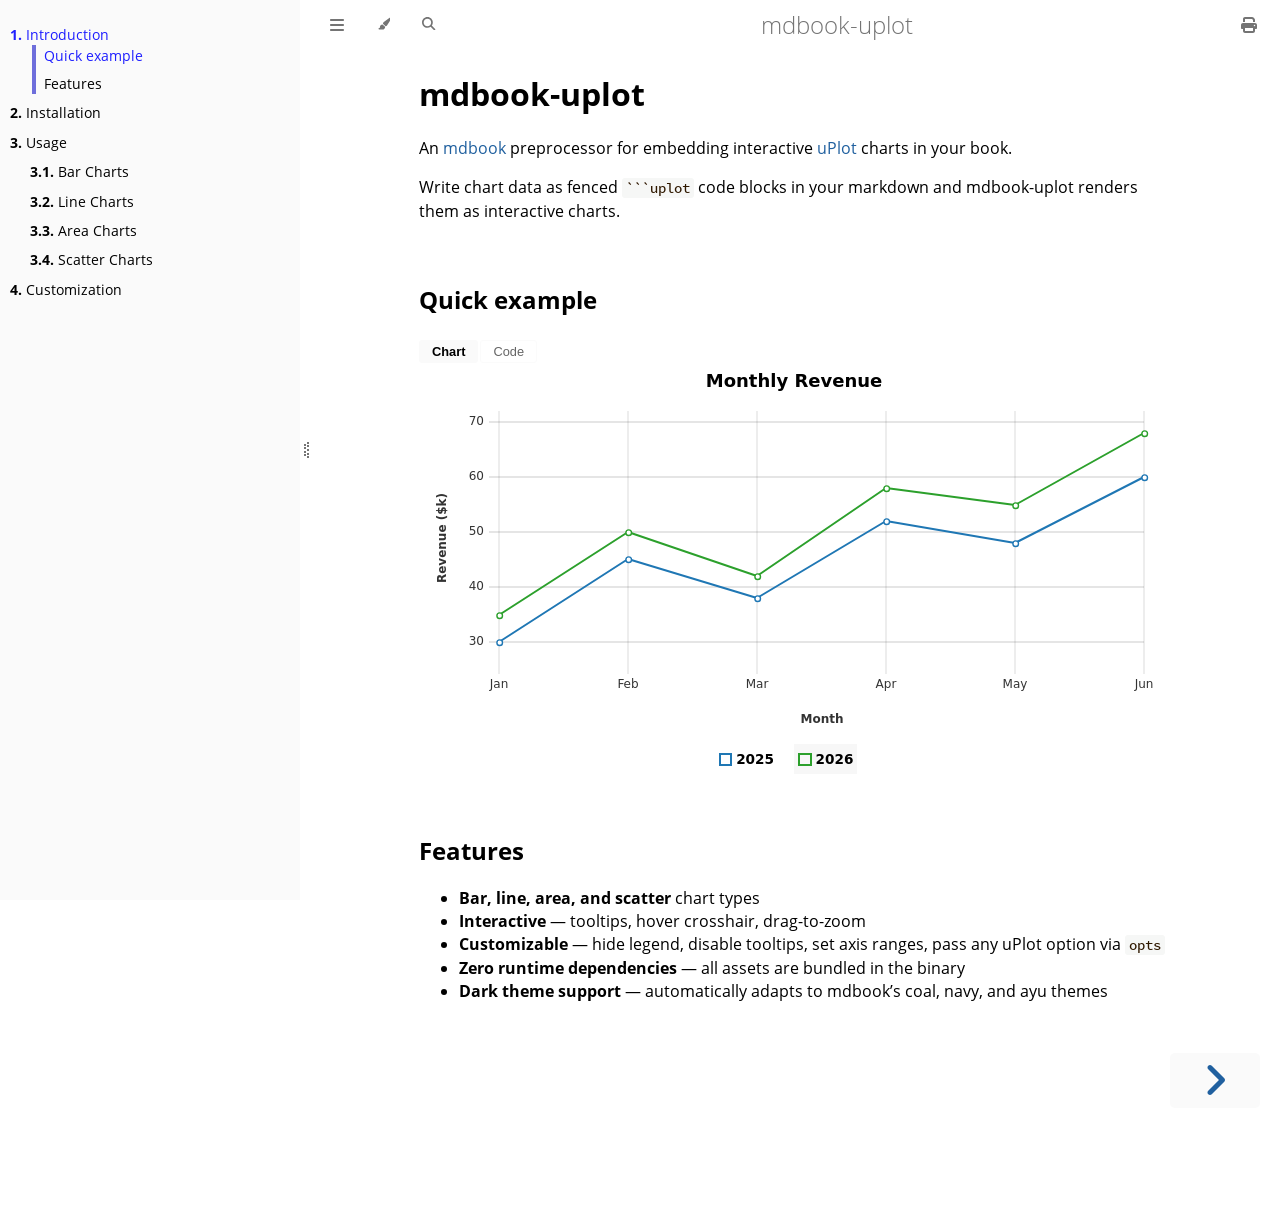
==== commit ed131187: "Deploying to gh-pages from @ n1ght-hunter/mdbook_uplot@5b3862baa128de590bc137003b7f7e2eef00baca 🚀" ====
--- a/index.html
+++ b/index.html
@@ -15,8 +15,8 @@
         <link rel="icon" href="favicon-de23e50b.svg">
         <link rel="shortcut icon" href="favicon-8114d1fc.png">
         <link rel="stylesheet" href="css/variables-8adf115d.css">
-        <link rel="stylesheet" href="css/general-2459343d.css">
-        <link rel="stylesheet" href="css/chrome-ae938929.css">
+        <link rel="stylesheet" href="css/general-0392ca55.css">
+        <link rel="stylesheet" href="css/chrome-fc474251.css">
         <link rel="stylesheet" href="css/print-9e4910d8.css" media="print">
 
         <!-- Fonts -->
@@ -40,7 +40,7 @@
             window.path_to_searchindex_js = "searchindex-cc75be9f.js";
         </script>
         <!-- Start loading toc.js asap -->
-        <script src="toc-c260689e.js"></script>
+        <script src="toc-3dd086d0.js"></script>
     </head>
     <body>
     <div id="mdbook-help-container">
@@ -239,11 +239,11 @@
 
         <script src="elasticlunr-ef4e11c1.min.js"></script>
         <script src="mark-09e88c2c.min.js"></script>
-        <script src="searcher-c2a407aa.js"></script>
+        <script src="searcher-09f2665d.js"></script>
 
         <script src="clipboard-1626706a.min.js"></script>
         <script src="highlight-abc7f01d.js"></script>
-        <script src="book-a0b12cfe.js"></script>
+        <script src="book-c22b7243.js"></script>
 
         <!-- Custom JS scripts -->
         <script src="assets/uplot/uplot-19c8d4c6.min.js"></script>
--- a/css/general-0392ca55.css
+++ b/css/general-0392ca55.css
@@ -0,0 +1,408 @@
+/* Base styles and content styles */
+
+:root {
+    /* Browser default font-size is 16px, this way 1 rem = 10px */
+    font-size: 62.5%;
+    color-scheme: var(--color-scheme);
+}
+
+html {
+    font-family: "Open Sans", sans-serif;
+    color: var(--fg);
+    background-color: var(--bg);
+    text-size-adjust: none;
+    -webkit-text-size-adjust: none;
+}
+
+body {
+    margin: 0;
+    font-size: 1.6rem;
+    overflow-x: hidden;
+}
+
+code {
+    font-family: var(--mono-font) !important;
+    font-size: var(--code-font-size);
+    direction: ltr !important;
+}
+
+/* make long words/inline code not x overflow */
+main {
+    overflow-wrap: break-word;
+}
+
+/* make wide tables scroll if they overflow */
+.table-wrapper {
+    overflow-x: auto;
+}
+
+/* Don't change font size in headers. */
+h1 code, h2 code, h3 code, h4 code, h5 code, h6 code {
+    font-size: unset;
+}
+
+.left { float: left; }
+.right { float: right; }
+.boring { opacity: 0.6; }
+.hide-boring .boring { display: none; }
+.hidden { display: none !important; }
+
+h2, h3 { margin-block-start: 2.5em; }
+h4, h5 { margin-block-start: 2em; }
+
+.header + .header h3,
+.header + .header h4,
+.header + .header h5 {
+    margin-block-start: 1em;
+}
+
+h1:target::before,
+h2:target::before,
+h3:target::before,
+h4:target::before,
+h5:target::before,
+h6:target::before,
+dt:target::before {
+    display: inline-block;
+    content: "»";
+    margin-inline-start: -30px;
+    width: 30px;
+}
+
+/* This is broken on Safari as of version 14, but is fixed
+   in Safari Technology Preview 117 which I think will be Safari 14.2.
+   https://bugs.webkit.org/show_bug.cgi?id=218076
+*/
+:target {
+    /* Safari does not support logical properties */
+    scroll-margin-top: calc(var(--menu-bar-height) + 0.5em);
+}
+
+.page {
+    outline: 0;
+    padding: 0 var(--page-padding);
+    margin-block-start: calc(0px - var(--menu-bar-height)); /* Compensate for the #mdbook-menu-bar-hover-placeholder */
+}
+.page-wrapper {
+    box-sizing: border-box;
+    background-color: var(--bg);
+}
+html:not(.js) .page-wrapper,
+.js:not(.sidebar-resizing) .page-wrapper {
+    transition: margin-left 0.3s ease, transform 0.3s ease; /* Animation: slide away */
+}
+[dir=rtl]:not(.js) .page-wrapper,
+[dir=rtl].js:not(.sidebar-resizing) .page-wrapper {
+    transition: margin-right 0.3s ease, transform 0.3s ease; /* Animation: slide away */
+}
+
+.content {
+    overflow-y: auto;
+    padding: 0 5px 50px 5px;
+}
+.content main {
+    margin-inline-start: auto;
+    margin-inline-end: auto;
+    max-width: var(--content-max-width);
+}
+.content p { line-height: 1.45em; }
+.content ol { line-height: 1.45em; }
+.content ul { line-height: 1.45em; }
+.content a { text-decoration: none; }
+.content a:hover { text-decoration: underline; }
+.content img, .content video { max-width: 100%; }
+.content .header:link,
+.content .header:visited {
+    color: var(--fg);
+}
+.content .header:link,
+.content .header:visited:hover {
+    text-decoration: none;
+}
+
+table {
+    margin: 0 auto;
+    border-collapse: collapse;
+}
+table td {
+    padding: 3px 20px;
+    border: 1px var(--table-border-color) solid;
+}
+table thead {
+    background: var(--table-header-bg);
+}
+table thead td {
+    font-weight: 700;
+    border: none;
+}
+table thead th {
+    padding: 3px 20px;
+}
+table thead tr {
+    border: 1px var(--table-header-bg) solid;
+}
+/* Alternate background colors for rows */
+table tbody tr:nth-child(2n) {
+    background: var(--table-alternate-bg);
+}
+
+
+blockquote {
+    margin: 20px 0;
+    padding: 0 20px;
+    color: var(--fg);
+    background-color: var(--quote-bg);
+    border-block-start: .1em solid var(--quote-border);
+    border-block-end: .1em solid var(--quote-border);
+}
+
+/* TODO: Remove .warning in a future version of mdbook, it is replaced by
+blockquote tags. */
+.warning {
+    margin: 20px;
+    padding: 0 20px;
+    border-inline-start: 2px solid var(--warning-border);
+}
+
+.warning:before {
+    position: absolute;
+    width: 3rem;
+    height: 3rem;
+    margin-inline-start: calc(-1.5rem - 21px);
+    content: "ⓘ";
+    text-align: center;
+    background-color: var(--bg);
+    color: var(--warning-border);
+    font-weight: bold;
+    font-size: 2rem;
+}
+
+blockquote .warning:before {
+    background-color: var(--quote-bg);
+}
+
+kbd {
+    background-color: var(--table-border-color);
+    border-radius: 4px;
+    border: solid 1px var(--theme-popup-border);
+    box-shadow: inset 0 -1px 0 var(--theme-hover);
+    display: inline-block;
+    font-size: var(--code-font-size);
+    font-family: var(--mono-font);
+    line-height: 10px;
+    padding: 4px 5px;
+    vertical-align: middle;
+}
+
+sup {
+    /* Set the line-height for superscript and footnote references so that there
+       isn't an awkward space appearing above lines that contain the footnote.
+
+       See https://github.com/rust-lang/mdBook/pull/2443#discussion_r1813773583
+       for an explanation.
+    */
+    line-height: 0;
+}
+
+.footnote-definition {
+    font-size: 0.9em;
+}
+/* The default spacing for a list is a little too large. */
+.footnote-definition ul,
+.footnote-definition ol {
+    padding-left: 20px;
+}
+.footnote-definition > li {
+    /* Required to position the ::before target */
+    position: relative;
+}
+.footnote-definition > li:target {
+    scroll-margin-top: 50vh;
+}
+.footnote-reference:target {
+    scroll-margin-top: 50vh;
+}
+/* Draws a border around the footnote (including the marker) when it is selected.
+   TODO: If there are multiple linkbacks, highlight which one you just came
+   from so you know which one to click.
+*/
+.footnote-definition > li:target::before {
+    border: 2px solid var(--footnote-highlight);
+    border-radius: 6px;
+    position: absolute;
+    top: -8px;
+    right: -8px;
+    bottom: -8px;
+    left: -32px;
+    pointer-events: none;
+    content: "";
+}
+/* Pulses the footnote reference so you can quickly see where you left off reading.
+   This could use some improvement.
+*/
+@media not (prefers-reduced-motion) {
+    .footnote-reference:target  {
+        animation: fn-highlight 0.8s;
+        border-radius: 2px;
+    }
+
+    @keyframes fn-highlight {
+        from {
+            background-color: var(--footnote-highlight);
+        }
+    }
+}
+
+.tooltiptext {
+    position: absolute;
+    visibility: hidden;
+    color: #fff;
+    background-color: #333;
+    transform: translateX(-50%); /* Center by moving tooltip 50% of its width left */
+    left: -8px; /* Half of the width of the icon */
+    top: -35px;
+    font-size: 0.8em;
+    text-align: center;
+    border-radius: 6px;
+    padding: 5px 8px;
+    margin: 5px;
+    z-index: 1000;
+}
+.tooltipped .tooltiptext {
+    visibility: visible;
+}
+
+.chapter li.part-title {
+    color: var(--sidebar-fg);
+    margin: 5px 0px;
+    font-weight: bold;
+}
+
+.result-no-output {
+    font-style: italic;
+}
+
+.fa-svg svg {
+    width: 1em;
+    height: 1em;
+    fill: currentColor;
+    margin-bottom: -0.1em;
+}
+
+dt {
+    font-weight: bold;
+    margin-top: 0.5em;
+    margin-bottom: 0.1em;
+}
+
+/* This uses a CSS counter to add numbers to definitions, but only if there is
+ more than one definition. */
+dl, dt {
+    counter-reset: dd-counter;
+}
+
+/* When there is more than one definition, increment the counter. The first
+selector selects the first definition, and the second one selects definitions
+2 and beyond.*/
+dd:has(+ dd), dd + dd {
+    counter-increment: dd-counter;
+    /* Use flex display to help with positioning the numbers when there is a p
+    tag inside the definition. */
+    display: flex;
+    align-items: flex-start;
+}
+
+/* Shows the counter for definitions. The first selector selects the first
+definition, and the second one selections definitions 2 and beyond.*/
+dd:has(+ dd)::before, dd + dd::before  {
+    content: counter(dd-counter) ". ";
+    font-weight: 600;
+    display: inline-block;
+    margin-right: 0.5em;
+}
+
+dd > p {
+    /* For loose definitions that have a p tag inside, don't add a bunch of
+    space before the definition. */
+    margin-top: 0;
+}
+
+/* Remove some excess space from the bottom. */
+.blockquote-tag p:last-child {
+    margin-bottom: 2px;
+}
+
+.blockquote-tag {
+    /* Add some padding to make the vertical bar a little taller than the text.*/
+    padding: 2px 0px 2px 20px;
+    /* Add a solid color bar on the left side. */
+    border-inline-start-style: solid;
+    border-inline-start-width: 4px;
+    /* Disable the background color from normal blockquotes . */
+    background-color: inherit;
+    /* Disable border blocks from blockquotes. */
+    border-block-start: none;
+    border-block-end: none;
+}
+
+.blockquote-tag-title svg {
+    fill: currentColor;
+    /* Add space between the icon and the title. */
+    margin-right: 8px;
+}
+
+.blockquote-tag-note {
+    border-inline-start-color: var(--blockquote-note-color);
+}
+
+.blockquote-tag-tip {
+    border-inline-start-color: var(--blockquote-tip-color);
+}
+
+.blockquote-tag-important {
+    border-inline-start-color: var(--blockquote-important-color);
+}
+
+.blockquote-tag-warning {
+    border-inline-start-color: var(--blockquote-warning-color);
+}
+
+.blockquote-tag-caution {
+    border-inline-start-color: var(--blockquote-caution-color);
+}
+
+.blockquote-tag-note > .blockquote-tag-title {
+    color: var(--blockquote-note-color);
+}
+
+.blockquote-tag-tip > .blockquote-tag-title {
+    color: var(--blockquote-tip-color);
+}
+
+.blockquote-tag-important > .blockquote-tag-title {
+    color: var(--blockquote-important-color);
+}
+
+.blockquote-tag-warning > .blockquote-tag-title {
+    color: var(--blockquote-warning-color);
+}
+
+.blockquote-tag-caution > .blockquote-tag-title {
+    color: var(--blockquote-caution-color);
+}
+
+.blockquote-tag-title {
+    /* Slightly increase the weight for more emphasis. */
+    font-weight: 600;
+    /* Vertically center the icon with the text. */
+    display: flex;
+    align-items: center;
+    /* Remove default large margins for a more compact display. */
+    margin: 2px 0 8px 0;
+}
+
+.blockquote-tag-title .fa-svg {
+    fill: currentColor;
+    /* Add some space between the icon and the text. */
+    margin-right: 8px;
+}
--- a/css/chrome-fc474251.css
+++ b/css/chrome-fc474251.css
@@ -0,0 +1,765 @@
+/* CSS for UI elements (a.k.a. chrome) */
+
+html {
+    scrollbar-color: var(--scrollbar) transparent;
+}
+#mdbook-searchresults a,
+.content a:link,
+a:visited,
+a > .hljs {
+    color: var(--links);
+}
+
+/*
+    mdbook-body-container is necessary because mobile browsers don't seem to like
+    overflow-x on the body tag when there is a <meta name="viewport"> tag.
+*/
+#mdbook-body-container {
+    /*
+        This is used when the sidebar pushes the body content off the side of
+        the screen on small screens. Without it, dragging on mobile Safari
+        will want to reposition the viewport in a weird way.
+    */
+    overflow-x: clip;
+}
+
+/* Menu Bar */
+
+#mdbook-menu-bar,
+#mdbook-menu-bar-hover-placeholder {
+    z-index: 101;
+    margin: auto calc(0px - var(--page-padding));
+}
+#mdbook-menu-bar {
+    position: relative;
+    display: flex;
+    flex-wrap: wrap;
+    background-color: var(--bg);
+    border-block-end-color: var(--bg);
+    border-block-end-width: 1px;
+    border-block-end-style: solid;
+}
+#mdbook-menu-bar.sticky,
+#mdbook-menu-bar-hover-placeholder:hover + #mdbook-menu-bar,
+#mdbook-menu-bar:hover,
+html.sidebar-visible #mdbook-menu-bar {
+    position: -webkit-sticky;
+    position: sticky;
+    top: 0 !important;
+}
+#mdbook-menu-bar-hover-placeholder {
+    position: sticky;
+    position: -webkit-sticky;
+    top: 0;
+    height: var(--menu-bar-height);
+}
+#mdbook-menu-bar.bordered {
+    border-block-end-color: var(--table-border-color);
+}
+#mdbook-menu-bar .fa-svg, #mdbook-menu-bar .icon-button {
+    position: relative;
+    padding: 0 8px;
+    z-index: 10;
+    line-height: var(--menu-bar-height);
+    cursor: pointer;
+    transition: color 0.5s;
+}
+@media only screen and (max-width: 420px) {
+    #mdbook-menu-bar .fa-svg, #mdbook-menu-bar .icon-button {
+        padding: 0 5px;
+    }
+}
+
+.icon-button {
+    border: none;
+    background: none;
+    padding: 0;
+    color: inherit;
+}
+.icon-button .fa-svg {
+    margin: 0;
+}
+
+.right-buttons {
+    margin: 0 15px;
+}
+.right-buttons a {
+    text-decoration: none;
+}
+
+.left-buttons {
+    display: flex;
+    margin: 0 5px;
+}
+html:not(.js) .left-buttons button {
+    display: none;
+}
+
+.menu-title {
+    display: inline-block;
+    font-weight: 200;
+    font-size: 2.4rem;
+    line-height: var(--menu-bar-height);
+    text-align: center;
+    margin: 0;
+    flex: 1;
+    white-space: nowrap;
+    overflow: hidden;
+    text-overflow: ellipsis;
+}
+.menu-title {
+    cursor: pointer;
+}
+
+.menu-bar,
+.menu-bar:visited,
+.nav-chapters,
+.nav-chapters:visited,
+.mobile-nav-chapters,
+.mobile-nav-chapters:visited,
+.menu-bar .icon-button,
+.menu-bar a .fa-svg {
+    color: var(--icons);
+}
+
+.menu-bar .fa-svg:hover,
+.menu-bar .icon-button:hover,
+.nav-chapters:hover,
+.mobile-nav-chapters .fa-svg:hover {
+    color: var(--icons-hover);
+}
+
+/* Nav Icons */
+
+.nav-chapters {
+    font-size: 2.5em;
+    text-align: center;
+    text-decoration: none;
+
+    position: fixed;
+    top: 0;
+    bottom: 0;
+    margin: 0;
+    max-width: 150px;
+    min-width: 90px;
+
+    display: flex;
+    justify-content: center;
+    align-content: center;
+    flex-direction: column;
+
+    transition: color 0.5s, background-color 0.5s;
+}
+
+.nav-chapters:hover {
+    text-decoration: none;
+    background-color: var(--theme-hover);
+    transition: background-color 0.15s, color 0.15s;
+}
+
+.nav-wrapper {
+    margin-block-start: 50px;
+    display: none;
+}
+
+.mobile-nav-chapters {
+    font-size: 2.5em;
+    text-align: center;
+    text-decoration: none;
+    width: 90px;
+    border-radius: 5px;
+    background-color: var(--sidebar-bg);
+}
+
+/* Only Firefox supports flow-relative values */
+.previous { float: left; }
+[dir=rtl] .previous { float: right; }
+
+/* Only Firefox supports flow-relative values */
+.next {
+    float: right;
+    right: var(--page-padding);
+}
+[dir=rtl] .next {
+    float: left;
+    right: unset;
+    left: var(--page-padding);
+}
+
+@media only screen and (max-width: 1080px) {
+    .nav-wide-wrapper { display: none; }
+    .nav-wrapper { display: block; }
+}
+
+/* sidebar-visible */
+@media only screen and (max-width: 1380px) {
+    #mdbook-sidebar-toggle-anchor:checked ~ .page-wrapper .nav-wide-wrapper { display: none; }
+    #mdbook-sidebar-toggle-anchor:checked ~ .page-wrapper .nav-wrapper { display: block; }
+}
+
+/* Inline code */
+
+:not(pre) > .hljs {
+    display: inline;
+    padding: 0.1em 0.3em;
+    border-radius: 3px;
+}
+
+:not(pre):not(a) > .hljs {
+    color: var(--inline-code-color);
+    overflow-x: initial;
+}
+
+a:hover > .hljs {
+    text-decoration: underline;
+}
+
+pre {
+    position: relative;
+}
+pre > .buttons {
+    position: absolute;
+    z-index: 100;
+    right: 0px;
+    top: 2px;
+    margin: 0px;
+    padding: 2px 0px;
+
+    color: var(--sidebar-fg);
+    cursor: pointer;
+    visibility: hidden;
+    opacity: 0;
+    transition: visibility 0.1s linear, opacity 0.1s linear;
+}
+pre:hover > .buttons {
+    visibility: visible;
+    opacity: 1
+}
+pre > .buttons :hover {
+    color: var(--sidebar-active);
+    border-color: var(--icons-hover);
+    background-color: var(--theme-hover);
+}
+pre > .buttons button {
+    cursor: inherit;
+    margin: 0px 5px;
+    padding: 2px 3px 0px 4px;
+    font-size: 23px;
+
+    border-style: solid;
+    border-width: 1px;
+    border-radius: 4px;
+    border-color: var(--icons);
+    background-color: var(--theme-popup-bg);
+    transition: 100ms;
+    transition-property: color,border-color,background-color;
+    color: var(--icons);
+}
+
+pre > .buttons button.clip-button {
+    padding: 2px 4px 0px 6px;
+}
+pre > .buttons button.clip-button::before {
+    /* clipboard image from octicons (https://github.com/primer/octicons/tree/v2.0.0) MIT license
+     */
+    content: url('data:image/svg+xml,<svg width="21" height="20" viewBox="0 0 24 25" \
+xmlns="http://www.w3.org/2000/svg" aria-label="Copy to clipboard">\
+<path d="M18 20h2v3c0 1-1 2-2 2H2c-.998 0-2-1-2-2V5c0-.911.755-1.667 1.667-1.667h5A3.323 3.323 0 \
+0110 0a3.323 3.323 0 013.333 3.333h5C19.245 3.333 20 4.09 20 5v8.333h-2V9H2v14h16v-3zM3 \
+7h14c0-.911-.793-1.667-1.75-1.667H13.5c-.957 0-1.75-.755-1.75-1.666C11.75 2.755 10.957 2 10 \
+2s-1.75.755-1.75 1.667c0 .911-.793 1.666-1.75 1.666H4.75C3.793 5.333 3 6.09 3 7z"/>\
+<path d="M4 19h6v2H4zM12 11H4v2h8zM4 17h4v-2H4zM15 15v-3l-4.5 4.5L15 21v-3l8.027-.032L23 15z"/>\
+</svg>');
+    filter: var(--copy-button-filter);
+}
+pre > .buttons button.clip-button:hover::before {
+    filter: var(--copy-button-filter-hover);
+}
+
+@media (pointer: coarse) {
+    pre > .buttons button {
+        /* On mobile, make it easier to tap buttons. */
+        padding: 0.3rem 1rem;
+    }
+
+    .sidebar-resize-indicator {
+        /* Hide resize indicator on devices with limited accuracy */
+        display: none;
+    }
+}
+pre > code {
+    display: block;
+    padding: 1rem;
+}
+
+/* FIXME: ACE editors overlap their buttons because ACE does absolute
+   positioning within the code block which breaks padding. The only solution I
+   can think of is to move the padding to the outer pre tag (or insert a div
+   wrapper), but that would require fixing a whole bunch of CSS rules.
+*/
+.hljs.ace_editor {
+  padding: 0rem 0rem;
+}
+
+pre > .result {
+    margin-block-start: 10px;
+}
+
+/* Search */
+
+#mdbook-searchresults a {
+    text-decoration: none;
+}
+
+mark {
+    border-radius: 2px;
+    padding-block-start: 0;
+    padding-block-end: 1px;
+    padding-inline-start: 3px;
+    padding-inline-end: 3px;
+    margin-block-start: 0;
+    margin-block-end: -1px;
+    margin-inline-start: -3px;
+    margin-inline-end: -3px;
+    background-color: var(--search-mark-bg);
+    transition: background-color 300ms linear;
+    cursor: pointer;
+}
+
+mark.fade-out {
+    background-color: rgba(0,0,0,0) !important;
+    cursor: auto;
+}
+
+.searchbar-outer {
+    margin-inline-start: auto;
+    margin-inline-end: auto;
+    max-width: var(--content-max-width);
+}
+
+#mdbook-searchbar-outer.searching #mdbook-searchbar {
+    padding-right: 30px;
+}
+#mdbook-searchbar-outer .spinner-wrapper {
+    display: none;
+}
+#mdbook-searchbar-outer.searching .spinner-wrapper {
+    display: block;
+}
+
+.search-wrapper {
+    position: relative;
+}
+
+.spinner-wrapper {
+    --spinner-margin: 2px;
+    position: absolute;
+    margin-block-start: calc(var(--searchbar-margin-block-start) + var(--spinner-margin));
+    right: var(--spinner-margin);
+    top: 0;
+    bottom: var(--spinner-margin);
+    padding: 6px;
+    background-color: var(--bg);
+}
+
+#fa-spin {
+    animation: rotating 2s linear infinite;
+    display: inline-block;
+}
+
+@keyframes rotating {
+    from {
+        transform: rotate(0deg);
+    }
+    to {
+        transform: rotate(360deg);
+    }
+}
+
+#mdbook-searchbar {
+    width: 100%;
+    margin-block-start: var(--searchbar-margin-block-start);
+    margin-block-end: 0;
+    margin-inline-start: auto;
+    margin-inline-end: auto;
+    padding: 10px 16px;
+    transition: box-shadow 300ms ease-in-out;
+    border: 1px solid var(--searchbar-border-color);
+    border-radius: 3px;
+    background-color: var(--searchbar-bg);
+    color: var(--searchbar-fg);
+}
+#mdbook-searchbar:focus,
+#mdbook-searchbar.active {
+    box-shadow: 0 0 3px var(--searchbar-shadow-color);
+}
+
+.searchresults-header {
+    font-weight: bold;
+    font-size: 1em;
+    padding-block-start: 18px;
+    padding-block-end: 0;
+    padding-inline-start: 5px;
+    padding-inline-end: 0;
+    color: var(--searchresults-header-fg);
+}
+
+.searchresults-outer {
+    margin-inline-start: auto;
+    margin-inline-end: auto;
+    max-width: var(--content-max-width);
+    border-block-end: 1px dashed var(--searchresults-border-color);
+}
+
+ul#mdbook-searchresults {
+    list-style: none;
+    padding-inline-start: 20px;
+}
+ul#mdbook-searchresults li {
+    margin: 10px 0px;
+    padding: 2px;
+    border-radius: 2px;
+}
+ul#mdbook-searchresults li.focus {
+    background-color: var(--searchresults-li-bg);
+}
+ul#mdbook-searchresults span.teaser {
+    display: block;
+    clear: both;
+    margin-block-start: 5px;
+    margin-block-end: 0;
+    margin-inline-start: 20px;
+    margin-inline-end: 0;
+    font-size: 0.8em;
+}
+ul#mdbook-searchresults span.teaser em {
+    font-weight: bold;
+    font-style: normal;
+}
+
+/* Sidebar */
+
+.sidebar {
+    position: fixed;
+    left: 0;
+    top: 0;
+    bottom: 0;
+    width: var(--sidebar-width);
+    font-size: 0.875em;
+    box-sizing: border-box;
+    -webkit-overflow-scrolling: touch;
+    overscroll-behavior-y: contain;
+    background-color: var(--sidebar-bg);
+    color: var(--sidebar-fg);
+}
+.sidebar-iframe-inner {
+    --padding: 10px;
+
+    background-color: var(--sidebar-bg);
+    padding: var(--padding);
+    margin: 0;
+    font-size: 1.4rem;
+    color: var(--sidebar-fg);
+    min-height: calc(100vh - var(--padding) * 2);
+}
+.sidebar-iframe-outer {
+    border: none;
+    height: 100%;
+    position: absolute;
+    top: 0;
+    bottom: 0;
+    left: 0;
+    right: 0;
+}
+[dir=rtl] .sidebar { left: unset; right: 0; }
+.sidebar-resizing {
+    -moz-user-select: none;
+    -webkit-user-select: none;
+    -ms-user-select: none;
+    user-select: none;
+}
+html:not(.sidebar-resizing) .sidebar {
+    transition: transform 0.3s; /* Animation: slide away */
+}
+.sidebar code {
+    line-height: 2em;
+}
+.sidebar .sidebar-scrollbox {
+    overflow-y: auto;
+    position: absolute;
+    top: 0;
+    bottom: 0;
+    left: 0;
+    right: 0;
+    padding: 10px 10px;
+}
+.sidebar .sidebar-resize-handle {
+    position: absolute;
+    cursor: col-resize;
+    width: 0;
+    right: calc(var(--sidebar-resize-indicator-width) * -1);
+    top: 0;
+    bottom: 0;
+    display: flex;
+    align-items: center;
+}
+
+.sidebar-resize-handle .sidebar-resize-indicator {
+    width: 100%;
+    height: 16px;
+    color: var(--icons);
+    margin-inline-start: var(--sidebar-resize-indicator-space);
+    display: flex;
+    align-items: center;
+    justify-content: flex-start;
+}
+.sidebar-resize-handle .sidebar-resize-indicator::before {
+    content: "";
+    width: 2px;
+    height: 12px;
+    border-left: dotted 2px currentColor;
+}
+.sidebar-resize-handle .sidebar-resize-indicator::after {
+    content: "";
+    width: 2px;
+    height: 16px;
+    border-left: dotted 2px currentColor;
+}
+
+[dir=rtl] .sidebar .sidebar-resize-handle {
+    left: calc(var(--sidebar-resize-indicator-width) * -1);
+    right: unset;
+}
+.js .sidebar .sidebar-resize-handle {
+    cursor: col-resize;
+    width: calc(var(--sidebar-resize-indicator-width) - var(--sidebar-resize-indicator-space));
+}
+
+html:not(.js) .sidebar-resize-handle {
+    display: none;
+}
+
+/* sidebar-hidden */
+#mdbook-sidebar-toggle-anchor:not(:checked) ~ .sidebar {
+    transform: translateX(calc(0px - var(--sidebar-width) - var(--sidebar-resize-indicator-width)));
+}
+[dir=rtl] #mdbook-sidebar-toggle-anchor:not(:checked) ~ .sidebar {
+    transform: translateX(calc(var(--sidebar-width) + var(--sidebar-resize-indicator-width)));
+}
+.sidebar::-webkit-scrollbar {
+    background: var(--sidebar-bg);
+}
+.sidebar::-webkit-scrollbar-thumb {
+    background: var(--scrollbar);
+}
+
+/* sidebar-visible */
+#mdbook-sidebar-toggle-anchor:checked ~ .page-wrapper {
+    transform: translateX(calc(var(--sidebar-width) + var(--sidebar-resize-indicator-width)));
+}
+[dir=rtl] #mdbook-sidebar-toggle-anchor:checked ~ .page-wrapper {
+    transform: translateX(calc(0px - var(--sidebar-width) - var(--sidebar-resize-indicator-width)));
+}
+@media only screen and (min-width: 620px) {
+    #mdbook-sidebar-toggle-anchor:checked ~ .page-wrapper {
+        transform: none;
+        margin-inline-start: calc(var(--sidebar-width) + var(--sidebar-resize-indicator-width));
+    }
+    [dir=rtl] #mdbook-sidebar-toggle-anchor:checked ~ .page-wrapper {
+        transform: none;
+    }
+}
+
+.chapter {
+    list-style: none outside none;
+    padding-inline-start: 0;
+    line-height: 2.2em;
+}
+
+.chapter li {
+    color: var(--sidebar-non-existant);
+}
+
+/* This is a span wrapping the chapter link and the fold chevron. */
+.chapter-link-wrapper {
+    /* Used to position the chevron to the right, allowing the text to wrap before it. */
+    display: flex;
+}
+
+.chapter li a {
+    /* Remove underlines. */
+    text-decoration: none;
+    color: var(--sidebar-fg);
+}
+
+.chapter li a:hover {
+    color: var(--sidebar-active);
+}
+
+.chapter li a.active {
+    color: var(--sidebar-active);
+}
+
+/* This is the toggle chevron. */
+.chapter-fold-toggle {
+    cursor: pointer;
+    /* Positions the chevron to the side. */
+    margin-inline-start: auto;
+    padding: 0 10px;
+    user-select: none;
+    opacity: 0.68;
+}
+
+.chapter-fold-toggle div {
+    transition: transform 0.5s;
+}
+
+/* collapse the section */
+.chapter li:not(.expanded) > ol {
+    display: none;
+}
+
+.chapter li.chapter-item {
+    line-height: 1.5em;
+    margin-block-start: 0.6em;
+}
+
+.chapter li.header-item {
+    /* Make sure there is plenty of spacing between sections so they don't blend in
+       with each other. */
+    margin-block-end: 0.5em;
+    /* Avoid too much spacing between lines when section heading word wraps so that
+       it can be distinguished between successive headings. */
+    line-height: 1.5em;
+}
+
+/* When expanded, rotate the chevron to point down. */
+.chapter li.expanded > span > .chapter-fold-toggle div {
+    transform: rotate(90deg);
+}
+
+.chapter a.current-header {
+    color: var(--sidebar-active);
+}
+
+.on-this-page {
+    margin-left: 22px;
+    border-inline-start: 4px solid var(--sidebar-header-border-color);
+    padding-left: 8px;
+}
+
+.on-this-page > ol {
+    padding-left: 0;
+}
+
+/* Horizontal line in chapter list. */
+.spacer {
+    width: 100%;
+    height: 3px;
+    margin: 5px 0px;
+}
+.chapter .spacer {
+    background-color: var(--sidebar-spacer);
+}
+
+/* On touch devices, add more vertical spacing to make it easier to tap links. */
+@media (-moz-touch-enabled: 1), (pointer: coarse) {
+    .chapter li a { padding: 5px 0; }
+    .spacer { margin: 10px 0; }
+}
+
+.section {
+    list-style: none outside none;
+    padding-inline-start: 20px;
+    line-height: 1.9em;
+}
+
+/* Theme Menu Popup */
+
+.theme-popup {
+    position: absolute;
+    left: 10px;
+    top: var(--menu-bar-height);
+    z-index: 1000;
+    border-radius: 4px;
+    font-size: 0.7em;
+    color: var(--fg);
+    background: var(--theme-popup-bg);
+    border: 1px solid var(--theme-popup-border);
+    margin: 0;
+    padding: 0;
+    list-style: none;
+    display: none;
+    /* Don't let the children's background extend past the rounded corners. */
+    overflow: hidden;
+}
+[dir=rtl] .theme-popup { left: unset;  right: 10px; }
+.theme-popup .default {
+    color: var(--icons);
+}
+.theme-popup .theme {
+    width: 100%;
+    border: 0;
+    margin: 0;
+    padding: 2px 20px;
+    line-height: 25px;
+    white-space: nowrap;
+    text-align: start;
+    cursor: pointer;
+    color: inherit;
+    background: inherit;
+    font-size: inherit;
+}
+.theme-popup .theme:hover {
+    background-color: var(--theme-hover);
+}
+
+.theme-selected::before {
+    display: inline-block;
+    content: "✓";
+    margin-inline-start: -14px;
+    width: 14px;
+}
+
+/* The container for the help popup that covers the whole window. */
+#mdbook-help-container {
+    /* Position and size for the whole window. */
+    position: fixed;
+    top: 0;
+    left: 0;
+    right: 0;
+    bottom: 0;
+    /* This uses flex layout (which is set in book.js), and centers the popup
+       in the window.*/
+    display: none;
+    align-items: center;
+    justify-content: center;
+    z-index: 1000;
+    /* Dim out the book while the popup is visible. */
+    background: var(--overlay-bg);
+}
+
+/* The popup help box. */
+#mdbook-help-popup {
+    box-shadow: 0 4px 24px rgba(0,0,0,0.15);
+    min-width: 300px;
+    max-width: 500px;
+    width: 100%;
+    box-sizing: border-box;
+    display: flex;
+    flex-direction: column;
+    align-items: center;
+    background-color: var(--bg);
+    color: var(--fg);
+    border-width: 1px;
+    border-color: var(--theme-popup-border);
+    border-style: solid;
+    border-radius: 8px;
+    padding: 10px;
+}
+
+.mdbook-help-title {
+    text-align: center;
+    /* mdbook's margin for h2 is way too large. */
+    margin: 10px;
+}
